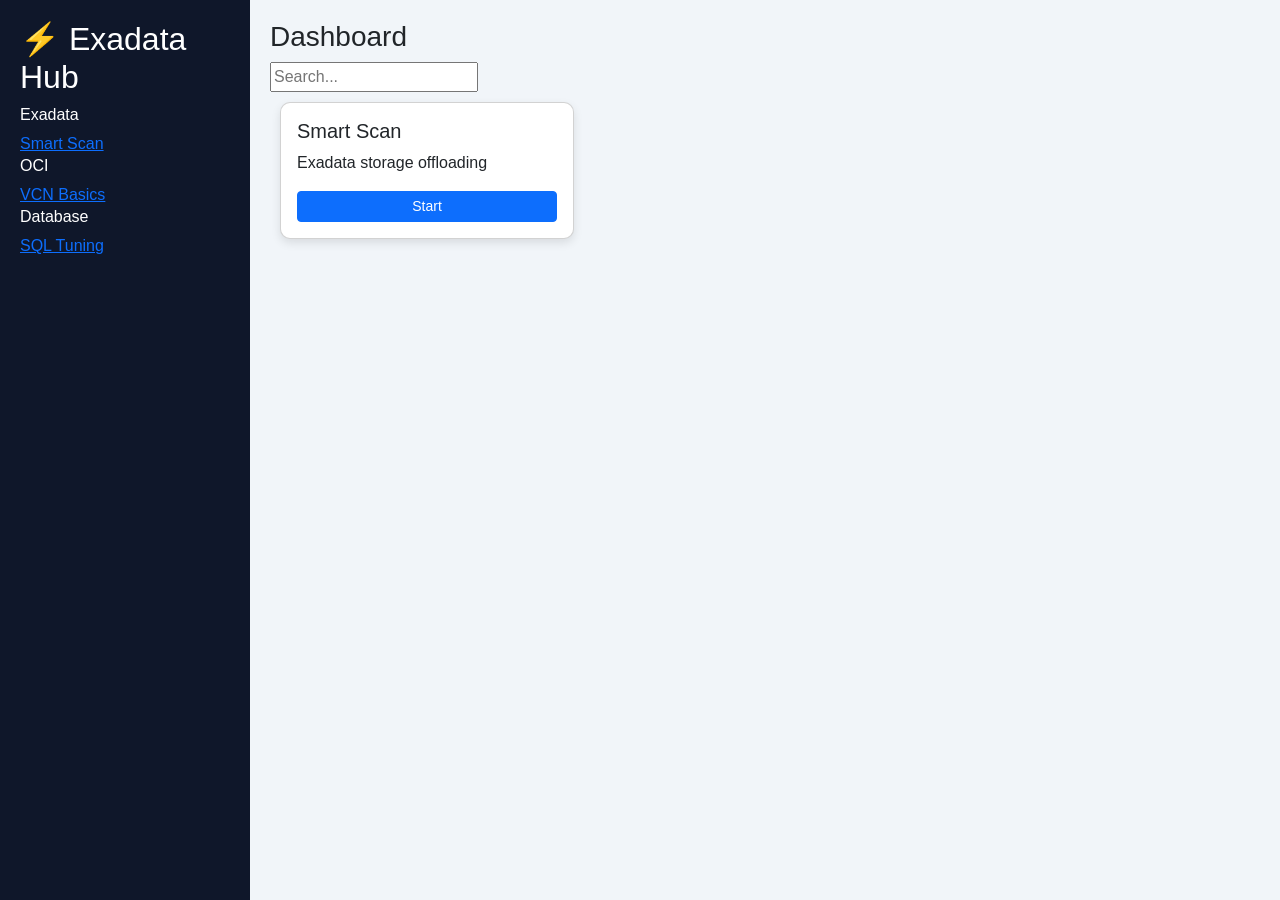
==== index.html @ 6e712dcf "Add files via upload" ====
<!DOCTYPE html>
<html lang="en">
<head>
<meta charset="UTF-8">
<meta name="viewport" content="width=device-width, initial-scale=1.0">
<title>Exadata Lab Hub</title>
<link href="https://cdn.jsdelivr.net/npm/bootstrap@5.3.0/dist/css/bootstrap.min.css" rel="stylesheet">
<link href="https://cdnjs.cloudflare.com/ajax/libs/font-awesome/6.5.0/css/all.min.css" rel="stylesheet">
<link rel="stylesheet" href="css/style.css">
</head>
<body>

<div class="sidebar">
  <h2>⚡ Exadata Hub</h2>

  <div class="nav-section">
    <h6>Exadata</h6>
    <a href="labs/exadata/smart-scan.html">Smart Scan</a>
  </div>

  <div class="nav-section">
    <h6>OCI</h6>
    <a href="labs/oci/vcn.html">VCN Basics</a>
  </div>

  <div class="nav-section">
    <h6>Database</h6>
    <a href="labs/db/sql-tuning.html">SQL Tuning</a>
  </div>
</div>

<div class="content">
  <div class="topbar">
    <h3>Dashboard</h3>
    <input type="text" id="search" placeholder="Search..." onkeyup="searchLabs()">
  </div>

  <div class="row" id="labContainer">
    <div class="col-md-4 card-item">
      <div class="card p-3">
        <h5>Smart Scan</h5>
        <p>Exadata storage offloading</p>
        <a href="labs/exadata/smart-scan.html" class="btn btn-primary btn-sm">Start</a>
      </div>
    </div>
  </div>
</div>

<script src="js/script.js"></script>
</body>
</html>
---- css/style.css ----
body { display:flex; font-family: Arial; }
.sidebar { width:250px; background:#0f172a; color:white; padding:20px; height:100vh;}
.content { flex:1; padding:20px; background:#f1f5f9;}
.card { margin:10px; border-radius:10px; box-shadow:0 4px 10px rgba(0,0,0,0.1);}
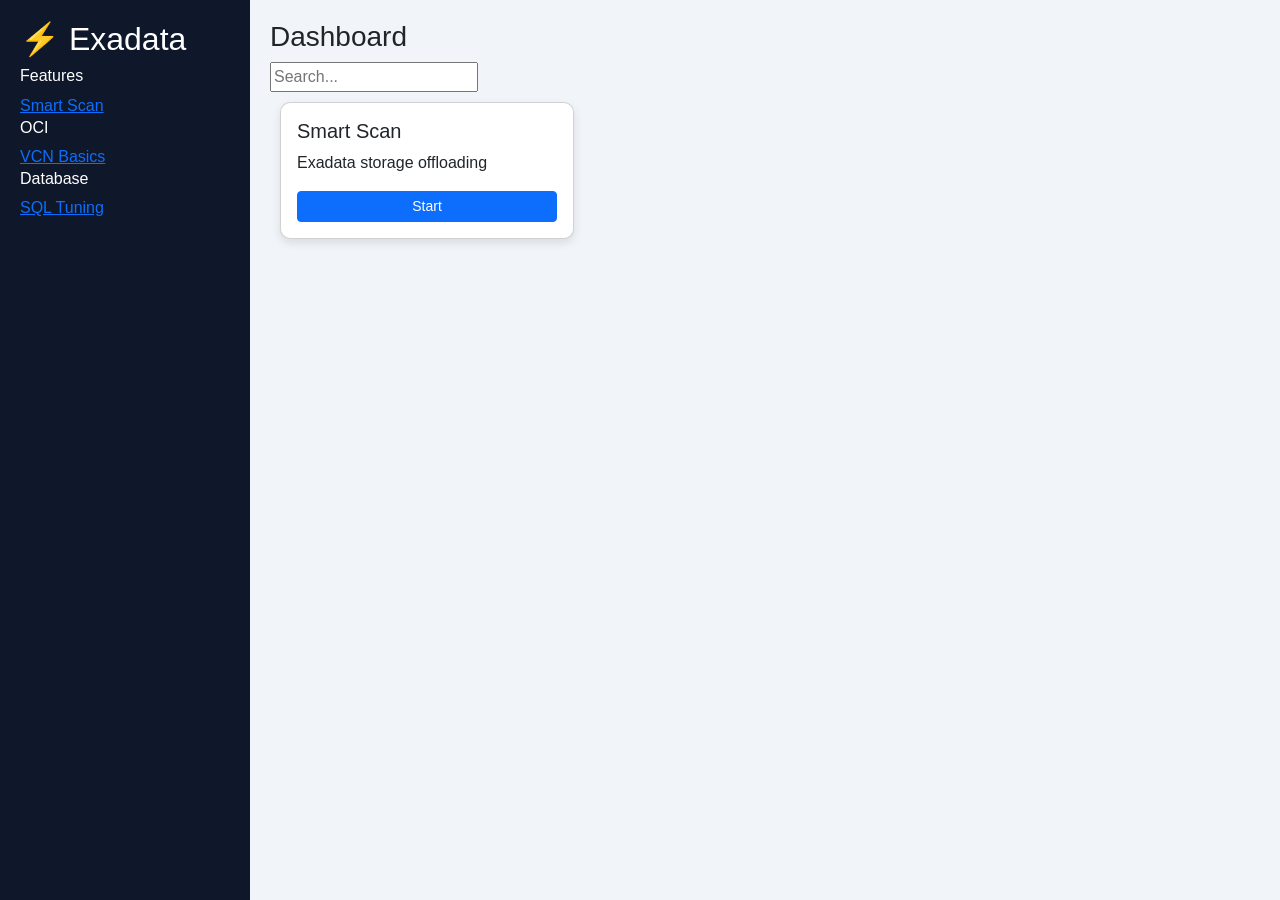
==== commit 6678b4c4: "Update index.html" ====
--- a/index.html
+++ b/index.html
@@ -3,7 +3,7 @@
 <head>
 <meta charset="UTF-8">
 <meta name="viewport" content="width=device-width, initial-scale=1.0">
-<title>Exadata Lab Hub</title>
+<title>Exadata Hub</title>
 <link href="https://cdn.jsdelivr.net/npm/bootstrap@5.3.0/dist/css/bootstrap.min.css" rel="stylesheet">
 <link href="https://cdnjs.cloudflare.com/ajax/libs/font-awesome/6.5.0/css/all.min.css" rel="stylesheet">
 <link rel="stylesheet" href="css/style.css">
@@ -11,10 +11,10 @@
 <body>
 
 <div class="sidebar">
-  <h2>⚡ Exadata Hub</h2>
+  <h2>⚡ Exadata </h2>
 
   <div class="nav-section">
-    <h6>Exadata</h6>
+    <h6>Features</h6>
     <a href="labs/exadata/smart-scan.html">Smart Scan</a>
   </div>
 
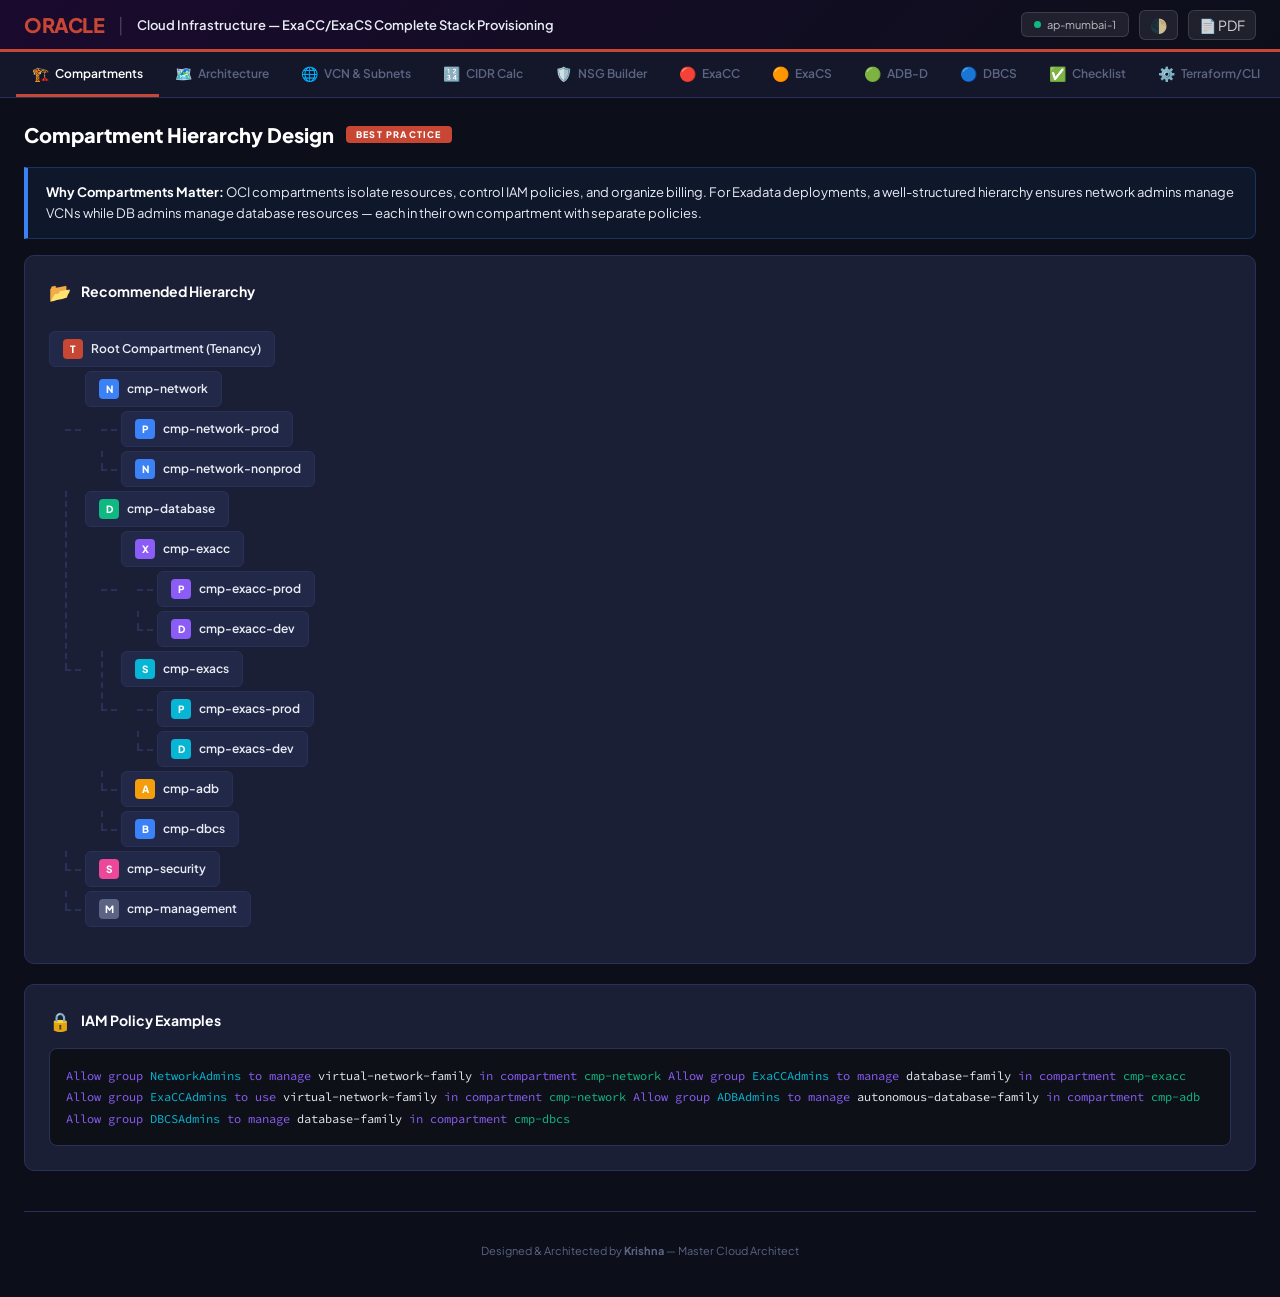
==== commit c6de2cd7: "Update index.html" ====
--- a/index.html
+++ b/index.html
@@ -1,51 +1,1451 @@
+
 <!DOCTYPE html>
-<html lang="en">
+<html lang="en" data-theme="dark">
 <head>
 <meta charset="UTF-8">
 <meta name="viewport" content="width=device-width, initial-scale=1.0">
-<title>Exadata Hub</title>
-<link href="https://cdn.jsdelivr.net/npm/bootstrap@5.3.0/dist/css/bootstrap.min.css" rel="stylesheet">
-<link href="https://cdnjs.cloudflare.com/ajax/libs/font-awesome/6.5.0/css/all.min.css" rel="stylesheet">
-<link rel="stylesheet" href="css/style.css">
+<title>OCI Provisioning Lab Architecture v2 — Designed by Krishna</title>
+<link href="https://fonts.googleapis.com/css2?family=Source+Code+Pro:wght@400;500;600;700&family=Plus+Jakarta+Sans:wght@400;500;600;700;800&family=DM+Sans:wght@400;500;600;700&display=swap" rel="stylesheet">
+<style>
+/* ═══════════════════════════════════════════════════════════
+   THEME SYSTEM — Dark (default) + Light
+   ═══════════════════════════════════════════════════════════ */
+:root, [data-theme="dark"] {
+  --bg-primary: #0c0f1a;
+  --bg-secondary: #131729;
+  --bg-card: #1a1f36;
+  --bg-card-hover: #1f2544;
+  --bg-elevated: #222847;
+  --border: #2a3158;
+  --border-hover: #3d4575;
+  --text-primary: #e8ecf4;
+  --text-secondary: #9ba3bf;
+  --text-muted: #5c6484;
+  --text-white: #ffffff;
+  --oracle-red: #c74634;
+  --oracle-red-hover: #e05a48;
+  --accent-blue: #3b82f6;
+  --accent-green: #10b981;
+  --accent-cyan: #06b6d4;
+  --accent-purple: #8b5cf6;
+  --accent-orange: #f59e0b;
+  --accent-pink: #ec4899;
+  --success: #10b981;
+  --warning: #f59e0b;
+  --danger: #ef4444;
+  --info-bg: rgba(59,130,246,0.08);
+  --info-border: rgba(59,130,246,0.25);
+  --warn-bg: rgba(245,158,11,0.08);
+  --warn-border: rgba(245,158,11,0.25);
+  --danger-bg: rgba(199,70,52,0.08);
+  --danger-border: rgba(199,70,52,0.25);
+  --grid-dot: rgba(255,255,255,0.03);
+  --shadow: 0 4px 24px rgba(0,0,0,0.4);
+  --code-bg: #0d1117;
+  --topnav-bg: linear-gradient(135deg, #1a0a2e 0%, #0c0f1a 100%);
+}
+[data-theme="light"] {
+  --bg-primary: #f4f6fb;
+  --bg-secondary: #ffffff;
+  --bg-card: #ffffff;
+  --bg-card-hover: #f8f9fc;
+  --bg-elevated: #f0f2f8;
+  --border: #d4d9e8;
+  --border-hover: #b0b8d0;
+  --text-primary: #1a1f36;
+  --text-secondary: #5c6484;
+  --text-muted: #9ba3bf;
+  --text-white: #1a1f36;
+  --info-bg: rgba(59,130,246,0.06);
+  --info-border: rgba(59,130,246,0.2);
+  --warn-bg: rgba(245,158,11,0.06);
+  --warn-border: rgba(245,158,11,0.2);
+  --danger-bg: rgba(199,70,52,0.06);
+  --danger-border: rgba(199,70,52,0.2);
+  --grid-dot: rgba(0,0,0,0.04);
+  --shadow: 0 4px 24px rgba(0,0,0,0.08);
+  --code-bg: #f0f2f8;
+  --topnav-bg: linear-gradient(135deg, #312e81 0%, #1e1b4b 100%);
+}
+
+* { margin:0; padding:0; box-sizing:border-box; }
+body {
+  background: var(--bg-primary);
+  color: var(--text-primary);
+  font-family: 'Plus Jakarta Sans', 'DM Sans', sans-serif;
+  min-height: 100vh;
+  transition: background 0.3s, color 0.3s;
+}
+
+/* ═══ TOP NAV ═══ */
+.topnav {
+  background: var(--topnav-bg);
+  border-bottom: 3px solid var(--oracle-red);
+  padding: 0 24px;
+  height: 52px;
+  display: flex;
+  align-items: center;
+  justify-content: space-between;
+  position: sticky;
+  top: 0;
+  z-index: 200;
+}
+.topnav .brand { display:flex; align-items:center; gap:14px; }
+.topnav .oracle-logo { color:var(--oracle-red); font-size:20px; font-weight:800; letter-spacing:-0.5px; }
+.topnav .sep { color:rgba(255,255,255,0.2); font-size:18px; }
+.topnav .app-name { color:#e8ecf4; font-size:13px; font-weight:600; }
+.topnav .controls { display:flex; align-items:center; gap:10px; }
+.topnav .region { background:rgba(255,255,255,0.08); border:1px solid rgba(255,255,255,0.12); padding:5px 12px; border-radius:6px; font-size:11px; color:rgba(255,255,255,0.7); display:flex; align-items:center; gap:6px; }
+.topnav .region .dot { width:7px;height:7px;background:var(--accent-green);border-radius:50%;animation:pulse 2s infinite; }
+@keyframes pulse { 0%,100%{opacity:1;}50%{opacity:0.3;} }
+.theme-toggle, .pdf-btn {
+  background: rgba(255,255,255,0.08);
+  border: 1px solid rgba(255,255,255,0.12);
+  color: rgba(255,255,255,0.8);
+  padding: 5px 10px;
+  border-radius: 6px;
+  cursor: pointer;
+  font-size: 14px;
+  font-family: inherit;
+  transition: all 0.2s;
+}
+.theme-toggle:hover, .pdf-btn:hover { background:rgba(255,255,255,0.15); }
+
+/* ═══ TAB SYSTEM ═══ */
+.tab-container {
+  background: var(--bg-secondary);
+  border-bottom: 1px solid var(--border);
+  position: sticky;
+  top: 52px;
+  z-index: 150;
+}
+.tab-scroll { display:flex; overflow-x:auto; padding:0 16px; scrollbar-width:none; }
+.tab-scroll::-webkit-scrollbar { display:none; }
+.tab-btn {
+  padding: 12px 16px;
+  font-size: 12px;
+  font-weight: 600;
+  font-family: inherit;
+  color: var(--text-muted);
+  background: none;
+  border: none;
+  cursor: pointer;
+  border-bottom: 3px solid transparent;
+  transition: all 0.2s;
+  white-space: nowrap;
+  display: flex;
+  align-items: center;
+  gap: 6px;
+}
+.tab-btn:hover { color:var(--text-primary); }
+.tab-btn.active { color:var(--text-white); border-bottom-color:var(--oracle-red); }
+.tab-btn .ico { font-size:14px; }
+
+/* ═══ MAIN ═══ */
+.main { max-width:1440px; margin:0 auto; padding:24px; }
+.panel { display:none; animation:fadeUp 0.3s ease; }
+.panel.active { display:block; }
+@keyframes fadeUp { from{opacity:0;transform:translateY(10px);}to{opacity:1;transform:translateY(0);} }
+
+/* ═══ SECTION HEADERS ═══ */
+.sec-hdr { display:flex; align-items:center; gap:12px; margin-bottom:20px; }
+.sec-hdr h2 { font-size:20px; font-weight:800; color:var(--text-white); }
+.badge { background:var(--oracle-red); color:white; font-size:9px; font-weight:800; padding:3px 10px; border-radius:4px; text-transform:uppercase; letter-spacing:1.2px; }
+.badge-blue { background:var(--accent-blue); }
+.badge-green { background:var(--accent-green); }
+.badge-purple { background:var(--accent-purple); }
+
+/* ═══ CARDS ═══ */
+.card {
+  background: var(--bg-card);
+  border: 1px solid var(--border);
+  border-radius: 10px;
+  padding: 24px;
+  margin-bottom: 20px;
+  transition: all 0.2s;
+}
+.card:hover { border-color:var(--border-hover); }
+.card-title { font-size:14px; font-weight:700; color:var(--text-white); margin-bottom:16px; display:flex; align-items:center; gap:10px; }
+.card-title .ico { font-size:18px; }
+
+/* ═══ INFO BOXES ═══ */
+.info { background:var(--info-bg); border:1px solid var(--info-border); border-left:4px solid var(--accent-blue); border-radius:0 8px 8px 0; padding:14px 18px; margin:16px 0; font-size:13px; line-height:1.6; }
+.info.warn { background:var(--warn-bg); border-color:var(--warn-border); border-left-color:var(--accent-orange); }
+.info.danger { background:var(--danger-bg); border-color:var(--danger-border); border-left-color:var(--oracle-red); }
+.info strong { color:var(--text-white); }
+
+/* ═══ COMPARTMENT TREE ═══ */
+.tree { padding:8px 0; }
+.tree-node { position:relative; padding-left:28px; margin:4px 0; }
+.tree-node::before { content:''; position:absolute; left:8px; top:0; bottom:50%; width:1px; border-left:2px dashed var(--border); }
+.tree-node::after { content:''; position:absolute; left:8px; top:50%; width:16px; border-top:2px dashed var(--border); }
+.tree-node:first-child::before { top:50%; }
+.tree-root { padding-left:0; }
+.tree-root::before,.tree-root::after { display:none; }
+.tree-label { display:inline-flex; align-items:center; gap:8px; background:var(--bg-elevated); border:1px solid var(--border); border-radius:6px; padding:7px 13px; font-size:12px; font-weight:600; cursor:default; transition:all 0.2s; }
+.tree-label:hover { border-color:var(--accent-blue); background:rgba(59,130,246,0.06); }
+.comp-icon { width:20px;height:20px;border-radius:4px;display:flex;align-items:center;justify-content:center;font-size:10px;font-weight:800;color:white;flex-shrink:0; }
+.tree-children { padding-left:8px; }
+
+/* ═══ FLOW STEPS ═══ */
+.flow { display:flex; flex-direction:column; gap:2px; margin-top:16px; }
+.fstep { display:flex; align-items:flex-start; gap:14px; }
+.fstep-line { display:flex; flex-direction:column; align-items:center; width:36px; flex-shrink:0; }
+.fstep-num { width:32px;height:32px;border-radius:50%;display:flex;align-items:center;justify-content:center;font-size:13px;font-weight:800;flex-shrink:0;z-index:2;color:white; }
+.fstep-conn { width:2px;height:20px;background:var(--border);flex-shrink:0; }
+.fstep:last-child .fstep-conn { display:none; }
+.fstep-body { background:var(--bg-elevated); border:1px solid var(--border); border-radius:8px; padding:14px 18px; flex:1; margin-bottom:4px; transition:all 0.2s; }
+.fstep-body:hover { border-color:rgba(199,70,52,0.4); transform:translateX(3px); }
+.fstep-body h4 { font-size:13px; font-weight:700; color:var(--text-white); margin-bottom:5px; }
+.fstep-body p { font-size:12px; color:var(--text-secondary); line-height:1.6; }
+.console-path { font-family:'Source Code Pro',monospace; font-size:10px; color:var(--accent-cyan); background:rgba(6,182,212,0.06); padding:4px 10px; border-radius:4px; margin-top:8px; display:inline-block; }
+.fstep-time { font-size:10px; color:var(--accent-orange); font-weight:700; margin-top:6px; display:flex; align-items:center; gap:4px; }
+
+/* ═══ TABLES ═══ */
+.tbl { width:100%; border-collapse:separate; border-spacing:0; font-size:12px; margin-top:12px; }
+.tbl thead th { background:var(--bg-elevated); color:var(--text-secondary); font-size:10px; font-weight:700; text-transform:uppercase; letter-spacing:0.8px; padding:10px 12px; text-align:left; border-bottom:2px solid var(--border); }
+.tbl thead th:first-child { border-radius:8px 0 0 0; }
+.tbl thead th:last-child { border-radius:0 8px 0 0; }
+.tbl tbody td { padding:10px 12px; border-bottom:1px solid rgba(42,49,88,0.4); }
+.tbl tbody tr:hover { background:rgba(59,130,246,0.04); }
+.mono { font-family:'Source Code Pro',monospace; }
+.cidr-val { font-family:'Source Code Pro',monospace; font-weight:600; color:var(--accent-cyan); }
+.type-badge { display:inline-block; padding:2px 8px; border-radius:4px; font-size:10px; font-weight:700; }
+.type-priv { background:rgba(16,185,129,0.12); color:var(--accent-green); }
+.type-pub { background:rgba(245,158,11,0.12); color:var(--accent-orange); }
+
+/* ═══ CIDR CALCULATOR ═══ */
+.input-row { display:flex; gap:12px; align-items:flex-end; flex-wrap:wrap; margin-bottom:20px; }
+.field { display:flex; flex-direction:column; gap:5px; }
+.field label { font-size:10px; font-weight:700; color:var(--text-secondary); text-transform:uppercase; letter-spacing:0.8px; }
+.field input, .field select {
+  background:var(--bg-elevated); border:1px solid var(--border); color:var(--text-primary);
+  padding:9px 13px; border-radius:6px; font-family:'Source Code Pro',monospace; font-size:13px;
+  outline:none; transition:border-color 0.2s; min-width:180px;
+}
+.field input:focus,.field select:focus { border-color:var(--oracle-red); box-shadow:0 0 0 3px rgba(199,70,52,0.12); }
+.btn { padding:9px 20px; border-radius:6px; font-family:inherit; font-size:12px; font-weight:700; cursor:pointer; border:none; transition:all 0.2s; }
+.btn-red { background:var(--oracle-red); color:white; }
+.btn-red:hover { background:var(--oracle-red-hover); transform:translateY(-1px); }
+.btn-sm { padding:5px 12px; font-size:11px; border-radius:4px; }
+
+/* ═══ INTERACTIVE ARCHITECTURE DIAGRAM ═══ */
+.arch-canvas {
+  background: linear-gradient(135deg, var(--bg-card) 0%, rgba(15,52,96,0.15) 100%);
+  border: 1px solid var(--border);
+  border-radius: 12px;
+  padding: 24px;
+  position: relative;
+  overflow: hidden;
+}
+.arch-canvas::before {
+  content:''; position:absolute; top:0;left:0;right:0;bottom:0;
+  background-image:radial-gradient(circle at 1px 1px, var(--grid-dot) 1px, transparent 0);
+  background-size:20px 20px; pointer-events:none;
+}
+.arch-region { position:relative; z-index:1; }
+.arch-region-label { text-align:center; font-size:11px; font-weight:700; color:var(--text-muted); text-transform:uppercase; letter-spacing:2px; margin-bottom:16px; }
+.arch-row { display:flex; gap:12px; justify-content:center; flex-wrap:wrap; margin-bottom:12px; }
+.arch-box {
+  border:2px solid; border-radius:8px; padding:14px 18px; min-width:170px; text-align:center;
+  cursor:pointer; transition:all 0.25s; position:relative;
+}
+.arch-box:hover { transform:translateY(-3px); box-shadow:0 8px 20px rgba(0,0,0,0.3); }
+.arch-box.selected { box-shadow:0 0 0 3px rgba(199,70,52,0.4); transform:translateY(-3px); }
+.arch-box .a-title { font-size:11px; font-weight:700; text-transform:uppercase; letter-spacing:0.8px; margin-bottom:4px; }
+.arch-box .a-detail { font-family:'Source Code Pro',monospace; font-size:11px; opacity:0.7; }
+.arch-box .a-sub { font-size:10px; color:var(--text-muted); margin-top:4px; }
+.a-vcn { border-color:var(--accent-blue); background:rgba(59,130,246,0.04); }
+.a-vcn .a-title { color:var(--accent-blue); }
+.a-client { border-color:var(--accent-green); background:rgba(16,185,129,0.04); }
+.a-client .a-title { color:var(--accent-green); }
+.a-backup { border-color:var(--accent-orange); background:rgba(245,158,11,0.04); }
+.a-backup .a-title { color:var(--accent-orange); }
+.a-gw { border-color:var(--accent-cyan); background:rgba(6,182,212,0.04); }
+.a-gw .a-title { color:var(--accent-cyan); }
+.a-exa { border-color:var(--oracle-red); background:rgba(199,70,52,0.04); }
+.a-exa .a-title { color:var(--oracle-red); }
+.a-db { border-color:var(--accent-purple); background:rgba(139,92,246,0.04); }
+.a-db .a-title { color:var(--accent-purple); }
+.arch-arrow { text-align:center; color:var(--text-muted); font-size:18px; margin:6px 0; }
+.arch-detail-panel {
+  background:var(--bg-elevated); border:1px solid var(--border); border-radius:8px;
+  padding:16px 20px; margin-top:16px; display:none; animation:fadeUp 0.2s ease;
+}
+.arch-detail-panel.show { display:block; }
+.arch-detail-panel h4 { font-size:14px; font-weight:700; color:var(--text-white); margin-bottom:10px; }
+.detail-grid { display:grid; grid-template-columns:repeat(auto-fill,minmax(200px,1fr)); gap:8px; }
+.detail-item { display:flex; justify-content:space-between; padding:6px 0; border-bottom:1px solid rgba(42,49,88,0.3); font-size:12px; }
+.detail-item .dk { color:var(--text-secondary); }
+.detail-item .dv { color:var(--text-primary); font-weight:600; font-family:'Source Code Pro',monospace; font-size:11px; }
+
+/* ═══ CHECKLIST ═══ */
+.checklist { margin-top:12px; }
+.check-item {
+  display:flex; align-items:flex-start; gap:12px; padding:12px 16px;
+  background:var(--bg-elevated); border:1px solid var(--border); border-radius:8px;
+  margin-bottom:6px; transition:all 0.2s; cursor:pointer;
+}
+.check-item:hover { border-color:var(--border-hover); }
+.check-item.done { opacity:0.6; }
+.check-item.done .check-text { text-decoration:line-through; }
+.check-box {
+  width:22px; height:22px; border:2px solid var(--border); border-radius:5px;
+  display:flex; align-items:center; justify-content:center; flex-shrink:0;
+  transition:all 0.2s; margin-top:1px;
+}
+.check-item.done .check-box { background:var(--accent-green); border-color:var(--accent-green); }
+.check-item.done .check-box::after { content:'✓'; color:white; font-size:13px; font-weight:800; }
+.check-text h4 { font-size:13px; font-weight:600; color:var(--text-white); }
+.check-text p { font-size:11px; color:var(--text-secondary); margin-top:3px; }
+.progress-bar { background:var(--bg-elevated); border-radius:8px; height:8px; margin:12px 0; overflow:hidden; }
+.progress-fill { height:100%; background:linear-gradient(90deg,var(--accent-green),var(--accent-cyan)); border-radius:8px; transition:width 0.4s ease; }
+.progress-label { font-size:12px; color:var(--text-secondary); margin-bottom:4px; }
+
+/* ═══ QUIZ ═══ */
+.quiz-q { background:var(--bg-card); border:1px solid var(--border); border-radius:10px; padding:20px; margin-bottom:16px; }
+.quiz-q h4 { font-size:14px; font-weight:700; color:var(--text-white); margin-bottom:14px; display:flex; gap:8px; }
+.quiz-q .q-num { color:var(--oracle-red); font-weight:800; }
+.quiz-opts { display:flex; flex-direction:column; gap:6px; }
+.quiz-opt {
+  display:flex; align-items:center; gap:10px; padding:10px 14px;
+  background:var(--bg-elevated); border:1px solid var(--border); border-radius:6px;
+  cursor:pointer; transition:all 0.2s; font-size:13px;
+}
+.quiz-opt:hover { border-color:var(--accent-blue); }
+.quiz-opt.correct { background:rgba(16,185,129,0.1); border-color:var(--accent-green); }
+.quiz-opt.wrong { background:rgba(239,68,68,0.1); border-color:var(--danger); }
+.quiz-opt .opt-marker { width:22px;height:22px;border-radius:50%;border:2px solid var(--border);display:flex;align-items:center;justify-content:center;font-size:11px;font-weight:700;flex-shrink:0; }
+.quiz-opt.correct .opt-marker { background:var(--accent-green);border-color:var(--accent-green);color:white; }
+.quiz-opt.wrong .opt-marker { background:var(--danger);border-color:var(--danger);color:white; }
+.quiz-explanation { margin-top:10px; padding:10px 14px; background:var(--info-bg); border:1px solid var(--info-border); border-radius:6px; font-size:12px; color:var(--text-secondary); display:none; }
+.quiz-score { text-align:center; padding:20px; }
+.quiz-score .score-num { font-size:48px; font-weight:800; color:var(--oracle-red); }
+.quiz-score .score-label { font-size:14px; color:var(--text-secondary); }
+
+/* ═══ NSG BUILDER ═══ */
+.nsg-svc-btns { display:flex; gap:8px; flex-wrap:wrap; margin-bottom:16px; }
+.nsg-svc-btn {
+  padding:8px 16px; border-radius:6px; border:1px solid var(--border);
+  background:var(--bg-elevated); color:var(--text-secondary); font-size:12px; font-weight:600;
+  cursor:pointer; transition:all 0.2s; font-family:inherit;
+}
+.nsg-svc-btn:hover { border-color:var(--oracle-red); }
+.nsg-svc-btn.active { background:var(--oracle-red); color:white; border-color:var(--oracle-red); }
+.copy-btn {
+  background:var(--bg-elevated); border:1px solid var(--border); color:var(--accent-cyan);
+  padding:6px 14px; border-radius:5px; cursor:pointer; font-size:11px; font-weight:600;
+  font-family:inherit; transition:all 0.2s;
+}
+.copy-btn:hover { background:var(--accent-cyan); color:white; }
+
+/* ═══ CODE BLOCKS ═══ */
+.code-block {
+  background:var(--code-bg); border:1px solid var(--border); border-radius:8px;
+  padding:16px; font-family:'Source Code Pro',monospace; font-size:12px;
+  line-height:1.8; overflow-x:auto; position:relative; color:var(--text-primary);
+  margin-top:12px;
+}
+.code-block .copy-float {
+  position:absolute; top:8px; right:8px;
+}
+.code-block .kw { color:var(--accent-purple); }
+.code-block .str { color:var(--accent-green); }
+.code-block .cm { color:var(--text-muted); }
+.code-block .var { color:var(--accent-cyan); }
+
+/* ═══ SPEC GRID ═══ */
+.spec-grid { display:grid; grid-template-columns:repeat(auto-fit,minmax(280px,1fr)); gap:14px; margin-top:16px; }
+.spec-card {
+  background:var(--bg-card); border:1px solid var(--border); border-radius:10px;
+  padding:18px; border-top:3px solid var(--oracle-red); transition:all 0.25s;
+}
+.spec-card:hover { transform:translateY(-3px); box-shadow:var(--shadow); }
+.spec-card h3 { font-size:15px; font-weight:800; margin-bottom:12px; display:flex; align-items:center; gap:8px; }
+.spec-row { display:flex; justify-content:space-between; padding:7px 0; border-bottom:1px solid rgba(42,49,88,0.25); font-size:12px; }
+.spec-row:last-child { border-bottom:none; }
+.spec-key { color:var(--text-secondary); }
+.spec-val { color:var(--text-primary); font-weight:600; font-family:'Source Code Pro',monospace; font-size:11px; text-align:right; max-width:55%; }
+
+/* ═══ COMPARISON TABLE ═══ */
+.cmp-table { width:100%; border-collapse:separate; border-spacing:0; font-size:12px; }
+.cmp-table thead th { background:var(--bg-elevated); padding:10px 14px; text-align:left; font-size:10px; text-transform:uppercase; letter-spacing:0.8px; color:var(--text-secondary); border-bottom:2px solid var(--border); }
+.cmp-table tbody td { padding:10px 14px; border-bottom:1px solid rgba(42,49,88,0.3); vertical-align:top; }
+.cmp-table tbody tr:hover { background:rgba(59,130,246,0.03); }
+.cmp-table .feature { font-weight:600; color:var(--text-white); min-width:140px; }
+.check-yes { color:var(--accent-green); font-weight:700; }
+.check-no { color:var(--danger); font-weight:700; }
+
+/* ═══ TROUBLESHOOT ═══ */
+.trouble-item {
+  background:var(--bg-card); border:1px solid var(--border); border-radius:10px;
+  margin-bottom:12px; overflow:hidden; transition:all 0.2s;
+}
+.trouble-header {
+  padding:14px 18px; cursor:pointer; display:flex; align-items:center;
+  justify-content:space-between; font-size:13px; font-weight:600;
+}
+.trouble-header:hover { background:var(--bg-card-hover); }
+.trouble-header .error-msg { color:var(--danger); font-family:'Source Code Pro',monospace; font-size:12px; }
+.trouble-body { padding:0 18px 16px; display:none; }
+.trouble-item.open .trouble-body { display:block; }
+.trouble-item.open .trouble-chevron { transform:rotate(180deg); }
+.trouble-chevron { transition:transform 0.2s; color:var(--text-muted); }
+.fix-step { display:flex; gap:8px; margin-top:8px; font-size:12px; color:var(--text-secondary); line-height:1.6; }
+.fix-step .fix-num { background:var(--accent-green); color:white; width:20px;height:20px;border-radius:50%;display:flex;align-items:center;justify-content:center;font-size:10px;font-weight:800;flex-shrink:0; }
+
+/* ═══ DATA GUARD DIAGRAM ═══ */
+.dg-topology { display:flex; gap:24px; align-items:center; justify-content:center; flex-wrap:wrap; margin-top:16px; }
+.dg-box { background:var(--bg-elevated); border:2px solid var(--border); border-radius:10px; padding:20px; min-width:240px; text-align:center; }
+.dg-box h4 { font-size:14px; font-weight:700; color:var(--text-white); margin-bottom:8px; }
+.dg-box .dg-role { font-size:11px; font-weight:700; padding:3px 10px; border-radius:4px; display:inline-block; margin-bottom:8px; }
+.dg-primary .dg-role { background:rgba(16,185,129,0.15); color:var(--accent-green); }
+.dg-standby .dg-role { background:rgba(245,158,11,0.15); color:var(--accent-orange); }
+.dg-arrow { font-size:28px; color:var(--accent-cyan); display:flex; flex-direction:column; align-items:center; gap:2px; }
+.dg-arrow .dg-label { font-size:10px; font-weight:600; color:var(--text-muted); }
+
+/* ═══ RESPONSIVE ═══ */
+@media(max-width:768px) {
+  .main { padding:16px; }
+  .input-row { flex-direction:column; }
+  .field input,.field select { min-width:100%; }
+  .spec-grid { grid-template-columns:1fr; }
+  .arch-row { flex-direction:column; align-items:center; }
+  .dg-topology { flex-direction:column; }
+  .dg-arrow { transform:rotate(90deg); }
+}
+
+/* ═══ PRINT ═══ */
+@media print {
+  .topnav,.tab-container { display:none; }
+  .panel { display:block!important; page-break-before:always; }
+  .panel:first-child { page-break-before:auto; }
+  body { background:white; color:#1a1a2e; }
+}
+
+.footer { text-align:center; padding:32px 0 16px; font-size:11px; color:var(--text-muted); border-top:1px solid var(--border); margin-top:40px; }
+.footer a { color:var(--oracle-red); text-decoration:none; }
+</style>
 </head>
 <body>
 
-<div class="sidebar">
-  <h2>⚡ Exadata </h2>
-
-  <div class="nav-section">
-    <h6>Features</h6>
-    <a href="labs/exadata/smart-scan.html">Smart Scan</a>
-  </div>
-
-  <div class="nav-section">
-    <h6>OCI</h6>
-    <a href="labs/oci/vcn.html">VCN Basics</a>
-  </div>
-
-  <div class="nav-section">
-    <h6>Database</h6>
-    <a href="labs/db/sql-tuning.html">SQL Tuning</a>
-  </div>
-</div>
-
-<div class="content">
-  <div class="topbar">
-    <h3>Dashboard</h3>
-    <input type="text" id="search" placeholder="Search..." onkeyup="searchLabs()">
-  </div>
-
-  <div class="row" id="labContainer">
-    <div class="col-md-4 card-item">
-      <div class="card p-3">
-        <h5>Smart Scan</h5>
-        <p>Exadata storage offloading</p>
-        <a href="labs/exadata/smart-scan.html" class="btn btn-primary btn-sm">Start</a>
+<!-- ═══════════════ TOP NAV ═══════════════ -->
+<nav class="topnav">
+  <div class="brand">
+    <span class="oracle-logo">ORACLE</span>
+    <span class="sep">|</span>
+    <span class="app-name">Cloud Infrastructure — ExaCC/ExaCS Complete Stack Provisioning</span>
+  </div>
+  <div class="controls">
+    <div class="region"><span class="dot"></span>ap-mumbai-1</div>
+    <button class="theme-toggle" onclick="toggleTheme()" title="Toggle Light/Dark">🌓</button>
+    <button class="pdf-btn" onclick="window.print()" title="Print / Save PDF">📄 PDF</button>
+  </div>
+</nav>
+
+<!-- ═══════════════ TABS ═══════════════ -->
+<div class="tab-container">
+<div class="tab-scroll" id="tabScroll">
+  <button class="tab-btn active" data-tab="compartment"><span class="ico">🏗️</span>Compartments</button>
+  <button class="tab-btn" data-tab="arch"><span class="ico">🗺️</span>Architecture</button>
+  <button class="tab-btn" data-tab="vcn"><span class="ico">🌐</span>VCN & Subnets</button>
+  <button class="tab-btn" data-tab="cidr"><span class="ico">🔢</span>CIDR Calc</button>
+  <button class="tab-btn" data-tab="nsg"><span class="ico">🛡️</span>NSG Builder</button>
+  <button class="tab-btn" data-tab="exacc"><span class="ico">🔴</span>ExaCC</button>
+  <button class="tab-btn" data-tab="exacs"><span class="ico">🟠</span>ExaCS</button>
+  <button class="tab-btn" data-tab="adb"><span class="ico">🟢</span>ADB-D</button>
+  <button class="tab-btn" data-tab="dbcs"><span class="ico">🔵</span>DBCS</button>
+  <button class="tab-btn" data-tab="checklist"><span class="ico">✅</span>Checklist</button>
+  <button class="tab-btn" data-tab="terraform"><span class="ico">⚙️</span>Terraform/CLI</button>
+  <button class="tab-btn" data-tab="dg"><span class="ico">🔄</span>Data Guard</button>
+  <button class="tab-btn" data-tab="onprem"><span class="ico">🏢</span>On-Prem vs Cloud</button>
+  <button class="tab-btn" data-tab="trouble"><span class="ico">🔧</span>Troubleshoot</button>
+  <button class="tab-btn" data-tab="quiz"><span class="ico">🧠</span>Quiz</button>
+  <button class="tab-btn" data-tab="compare"><span class="ico">📊</span>Compare</button>
+</div>
+</div>
+
+<div class="main">
+
+<!-- ╔══════════════════════════════════════════╗
+     ║  TAB: COMPARTMENT DESIGN                ║
+     ╚══════════════════════════════════════════╝ -->
+<div id="p-compartment" class="panel active">
+  <div class="sec-hdr"><h2>Compartment Hierarchy Design</h2><span class="badge">Best Practice</span></div>
+  <div class="info"><strong>Why Compartments Matter:</strong> OCI compartments isolate resources, control IAM policies, and organize billing. For Exadata deployments, a well-structured hierarchy ensures network admins manage VCNs while DB admins manage database resources — each in their own compartment with separate policies.</div>
+  <div class="card">
+    <div class="card-title"><span class="ico">📂</span>Recommended Hierarchy</div>
+    <div class="tree">
+      <div class="tree-node tree-root">
+        <div class="tree-label"><div class="comp-icon" style="background:var(--oracle-red)">T</div>Root Compartment (Tenancy)</div>
+        <div class="tree-children">
+          <div class="tree-node"><div class="tree-label"><div class="comp-icon" style="background:var(--accent-blue)">N</div>cmp-network</div>
+            <div class="tree-children">
+              <div class="tree-node"><div class="tree-label"><div class="comp-icon" style="background:var(--accent-blue)">P</div>cmp-network-prod</div></div>
+              <div class="tree-node"><div class="tree-label"><div class="comp-icon" style="background:var(--accent-blue)">N</div>cmp-network-nonprod</div></div>
+            </div>
+          </div>
+          <div class="tree-node"><div class="tree-label"><div class="comp-icon" style="background:var(--accent-green)">D</div>cmp-database</div>
+            <div class="tree-children">
+              <div class="tree-node"><div class="tree-label"><div class="comp-icon" style="background:var(--accent-purple)">X</div>cmp-exacc</div>
+                <div class="tree-children">
+                  <div class="tree-node"><div class="tree-label"><div class="comp-icon" style="background:var(--accent-purple)">P</div>cmp-exacc-prod</div></div>
+                  <div class="tree-node"><div class="tree-label"><div class="comp-icon" style="background:var(--accent-purple)">D</div>cmp-exacc-dev</div></div>
+                </div>
+              </div>
+              <div class="tree-node"><div class="tree-label"><div class="comp-icon" style="background:var(--accent-cyan)">S</div>cmp-exacs</div>
+                <div class="tree-children">
+                  <div class="tree-node"><div class="tree-label"><div class="comp-icon" style="background:var(--accent-cyan)">P</div>cmp-exacs-prod</div></div>
+                  <div class="tree-node"><div class="tree-label"><div class="comp-icon" style="background:var(--accent-cyan)">D</div>cmp-exacs-dev</div></div>
+                </div>
+              </div>
+              <div class="tree-node"><div class="tree-label"><div class="comp-icon" style="background:var(--accent-orange)">A</div>cmp-adb</div></div>
+              <div class="tree-node"><div class="tree-label"><div class="comp-icon" style="background:var(--accent-blue)">B</div>cmp-dbcs</div></div>
+            </div>
+          </div>
+          <div class="tree-node"><div class="tree-label"><div class="comp-icon" style="background:var(--accent-pink)">S</div>cmp-security</div></div>
+          <div class="tree-node"><div class="tree-label"><div class="comp-icon" style="background:var(--text-muted)">M</div>cmp-management</div></div>
+        </div>
       </div>
     </div>
   </div>
-</div>
-
-<script src="js/script.js"></script>
+  <div class="card">
+    <div class="card-title"><span class="ico">🔒</span>IAM Policy Examples</div>
+    <div class="code-block">
+<span class="kw">Allow group</span> <span class="var">NetworkAdmins</span> <span class="kw">to manage</span> virtual-network-family <span class="kw">in compartment</span> <span class="str">cmp-network</span>
+<span class="kw">Allow group</span> <span class="var">ExaCCAdmins</span> <span class="kw">to manage</span> database-family <span class="kw">in compartment</span> <span class="str">cmp-exacc</span>
+<span class="kw">Allow group</span> <span class="var">ExaCCAdmins</span> <span class="kw">to use</span> virtual-network-family <span class="kw">in compartment</span> <span class="str">cmp-network</span>
+<span class="kw">Allow group</span> <span class="var">ADBAdmins</span> <span class="kw">to manage</span> autonomous-database-family <span class="kw">in compartment</span> <span class="str">cmp-adb</span>
+<span class="kw">Allow group</span> <span class="var">DBCSAdmins</span> <span class="kw">to manage</span> database-family <span class="kw">in compartment</span> <span class="str">cmp-dbcs</span>
+    </div>
+  </div>
+</div>
+
+<!-- ╔══════════════════════════════════════════╗
+     ║  TAB: INTERACTIVE ARCHITECTURE           ║
+     ╚══════════════════════════════════════════╝ -->
+<div id="p-arch" class="panel">
+  <div class="sec-hdr"><h2>Interactive Architecture Diagram</h2><span class="badge badge-blue">Click Components</span></div>
+  <div class="info">Click any component below to see its detailed configuration — IP addresses, ports, connections, and dependencies.</div>
+  <div class="arch-canvas">
+    <div class="arch-region">
+      <div class="arch-region-label">OCI Region — ap-mumbai-1 (BOM)</div>
+      <div class="arch-row">
+        <div class="arch-box a-vcn" style="min-width:92%;padding:18px;" onclick="showArchDetail('vcn',event)">
+          <div class="a-title">VCN — vcn-exadata-lab</div>
+          <div class="a-detail">10.0.0.0/16 | DNS: exalab</div>
+          <div class="arch-row" style="margin-top:16px;">
+            <div class="arch-box a-client" onclick="event.stopPropagation();showArchDetail('client',event)">
+              <div class="a-title">Client Subnet</div>
+              <div class="a-detail">10.0.1.0/24</div>
+              <div class="a-sub">Private | 254 IPs</div>
+            </div>
+            <div class="arch-box a-backup" onclick="event.stopPropagation();showArchDetail('backup',event)">
+              <div class="a-title">Backup Subnet</div>
+              <div class="a-detail">10.0.2.0/24</div>
+              <div class="a-sub">Private | 254 IPs</div>
+            </div>
+            <div class="arch-box a-gw" onclick="event.stopPropagation();showArchDetail('app',event)">
+              <div class="a-title">App Subnet</div>
+              <div class="a-detail">10.0.3.0/24</div>
+              <div class="a-sub">Private | Bastion</div>
+            </div>
+          </div>
+          <div class="arch-arrow">↕</div>
+          <div class="arch-row">
+            <div class="arch-box a-exa" onclick="event.stopPropagation();showArchDetail('exainfra',event)">
+              <div class="a-title">Exa Infrastructure</div>
+              <div class="a-detail">X9M-2</div>
+              <div class="a-sub">2 DB + 3 Storage</div>
+            </div>
+            <div class="arch-box a-db" onclick="event.stopPropagation();showArchDetail('vmcluster',event)">
+              <div class="a-title">VM Cluster</div>
+              <div class="a-detail">4 OCPU/node</div>
+              <div class="a-sub">GI 19.22</div>
+            </div>
+            <div class="arch-box a-db" onclick="event.stopPropagation();showArchDetail('database',event)">
+              <div class="a-title">Database</div>
+              <div class="a-detail">19c EE-HP</div>
+              <div class="a-sub">CDB + PDB1</div>
+            </div>
+          </div>
+          <div class="arch-arrow">↕</div>
+          <div class="arch-row">
+            <div class="arch-box a-gw" style="min-width:130px;" onclick="event.stopPropagation();showArchDetail('sgw',event)">
+              <div class="a-title">Service GW</div><div class="a-detail">All Services</div>
+            </div>
+            <div class="arch-box a-gw" style="min-width:130px;" onclick="event.stopPropagation();showArchDetail('natgw',event)">
+              <div class="a-title">NAT GW</div><div class="a-detail">Outbound</div>
+            </div>
+            <div class="arch-box a-gw" style="min-width:130px;" onclick="event.stopPropagation();showArchDetail('drg',event)">
+              <div class="a-title">DRG</div><div class="a-detail">FastConnect</div>
+            </div>
+          </div>
+        </div>
+      </div>
+    </div>
+  </div>
+  <div class="arch-detail-panel" id="archDetailPanel">
+    <h4 id="archDetailTitle">Component Details</h4>
+    <div class="detail-grid" id="archDetailGrid"></div>
+  </div>
+</div>
+
+<!-- ╔══════════════════════════════════════════╗
+     ║  TAB: VCN & SUBNET DESIGN               ║
+     ╚══════════════════════════════════════════╝ -->
+<div id="p-vcn" class="panel">
+  <div class="sec-hdr"><h2>VCN & Subnet Architecture</h2><span class="badge">Network</span></div>
+  <div class="card">
+    <div class="card-title"><span class="ico">🛡️</span>Required NSG Rules — Exadata Client Subnet</div>
+    <table class="tbl">
+      <thead><tr><th>Direction</th><th>Protocol</th><th>Port</th><th>Source/Dest</th><th>Purpose</th></tr></thead>
+      <tbody>
+        <tr><td>Ingress</td><td>TCP</td><td>1521</td><td class="mono">10.0.3.0/24</td><td>SQL*Net from App Subnet</td></tr>
+        <tr><td>Ingress</td><td>TCP</td><td>1521</td><td class="mono">10.0.1.0/24</td><td>Inter-node RAC</td></tr>
+        <tr><td>Ingress</td><td>TCP</td><td>6200</td><td class="mono">10.0.1.0/24</td><td>ONS (FAN events)</td></tr>
+        <tr><td>Ingress</td><td>TCP</td><td>22</td><td class="mono">10.0.3.0/24</td><td>SSH from Bastion</td></tr>
+        <tr><td>Egress</td><td>TCP</td><td>443</td><td class="mono">OSN CIDR</td><td>Object Storage / Service GW</td></tr>
+        <tr><td>Ingress</td><td>TCP</td><td>2484</td><td class="mono">10.0.3.0/24</td><td>SQL*Net TLS (TCPS)</td></tr>
+      </tbody>
+    </table>
+  </div>
+  <div class="info warn"><strong>⚠ ExaCC Specific:</strong> ExaCC requires TWO additional VLANs (admin + client) on the Exadata infrastructure. The admin VLAN connects to Oracle-managed control plane. Min /28 for client, /27+ recommended.</div>
+</div>
+
+<!-- ╔══════════════════════════════════════════╗
+     ║  TAB: CIDR CALCULATOR                    ║
+     ╚══════════════════════════════════════════╝ -->
+<div id="p-cidr" class="panel">
+  <div class="sec-hdr"><h2>CIDR Auto-Split Calculator</h2><span class="badge badge-blue">Interactive</span></div>
+  <div class="card">
+    <div class="card-title"><span class="ico">🔢</span>Input VCN CIDR → Auto-generate subnets</div>
+    <div class="input-row">
+      <div class="field"><label>VCN CIDR</label><input type="text" id="vcnCidr" value="10.0.0.0/16"></div>
+      <div class="field"><label>Deployment</label>
+        <select id="deployType">
+          <option value="exacc">ExaCC</option><option value="exacs">ExaCS</option>
+          <option value="adb">ADB-D</option><option value="dbcs">DBCS</option>
+          <option value="all" selected>All Services</option>
+        </select>
+      </div>
+      <div class="field"><label>Subnet Size</label>
+        <select id="subnetSize">
+          <option value="24">/24 (254 hosts)</option><option value="25">/25 (126)</option>
+          <option value="26">/26 (62)</option><option value="27">/27 (30)</option><option value="28">/28 (14)</option>
+        </select>
+      </div>
+      <button class="btn btn-red" onclick="calcCIDR()">⚡ Calculate</button>
+    </div>
+    <div id="cidrOut"></div>
+  </div>
+</div>
+
+<!-- ╔══════════════════════════════════════════╗
+     ║  TAB: NSG BUILDER                        ║
+     ╚══════════════════════════════════════════╝ -->
+<div id="p-nsg" class="panel">
+  <div class="sec-hdr"><h2>NSG Rule Builder</h2><span class="badge badge-green">Auto-Generate</span></div>
+  <div class="info">Select a service type below to auto-generate all required NSG ingress/egress rules. Copy as OCI CLI or Terraform format.</div>
+  <div class="card">
+    <div class="card-title"><span class="ico">🛡️</span>Select Service</div>
+    <div class="nsg-svc-btns">
+      <button class="nsg-svc-btn active" onclick="buildNSG('exacc',event)">ExaCC</button>
+      <button class="nsg-svc-btn" onclick="buildNSG('exacs',event)">ExaCS</button>
+      <button class="nsg-svc-btn" onclick="buildNSG('adb',event)">ADB-D</button>
+      <button class="nsg-svc-btn" onclick="buildNSG('dbcs',event)">DBCS</button>
+    </div>
+    <div style="display:flex;gap:8px;margin-bottom:12px;">
+      <button class="copy-btn" onclick="copyNSG('table',event)">📋 Copy as Table</button>
+      <button class="copy-btn" onclick="copyNSG('terraform',event)">⚙️ Copy as Terraform</button>
+      <button class="copy-btn" onclick="copyNSG('cli',event)">💻 Copy as OCI CLI</button>
+    </div>
+    <div id="nsgOut"></div>
+  </div>
+</div>
+
+<!-- ╔══════════════════════════════════════════╗
+     ║  TAB: ExaCC PROVISIONING                 ║
+     ╚══════════════════════════════════════════╝ -->
+<div id="p-exacc" class="panel">
+  <div class="sec-hdr"><h2>ExaCC Provisioning Flow</h2><span class="badge">Cloud@Customer</span></div>
+  <div class="info danger"><strong>Key Difference:</strong> ExaCC sits in YOUR data center. Oracle manages hardware, but you own the network. Flow: <strong>Infrastructure → VM Cluster Network → Validate → VM Cluster → DB Home → Database</strong>.</div>
+  <div class="card">
+    <div class="card-title"><span class="ico">🔴</span>Step-by-Step</div>
+    <div class="flow">
+      <div class="fstep"><div class="fstep-line"><div class="fstep-num" style="background:var(--oracle-red)">1</div><div class="fstep-conn"></div></div><div class="fstep-body"><h4>Create Exadata Infrastructure</h4><p>Select compartment → Choose ExaCC shape (X8M/X9M) → Configure maintenance window, DNS, NTP, contacts.</p><div class="console-path">☰ → Oracle Database → ExaCC → Exadata Infrastructure → Create</div><div class="fstep-time">⏱ ~5 min (console) + 4–8 weeks (rack delivery)</div></div></div>
+      <div class="fstep"><div class="fstep-line"><div class="fstep-num" style="background:var(--oracle-red)">2</div><div class="fstep-conn"></div></div><div class="fstep-body"><h4>Download Configuration File → Send to Oracle</h4><p>Download JSON config. Oracle uses it to provision the physical Exadata rack in your DC.</p><div class="console-path">Infrastructure Details → Download Configuration File (.json)</div><div class="fstep-time">⏱ 4–8 weeks (physical provisioning)</div></div></div>
+      <div class="fstep"><div class="fstep-line"><div class="fstep-num" style="background:var(--accent-blue)">3</div><div class="fstep-conn"></div></div><div class="fstep-body"><h4>Create VM Cluster Network</h4><p>Define Client & Backup VLANs with IPs, VLAN IDs, gateway, netmask, DNS, domain. <strong>This is internal Exa rack networking, NOT VCN.</strong></p><div class="console-path">Infrastructure Details → VM Cluster Networks → Create</div><div class="fstep-time">⏱ ~10 min</div></div></div>
+      <div class="fstep"><div class="fstep-line"><div class="fstep-num" style="background:var(--accent-blue)">4</div><div class="fstep-conn"></div></div><div class="fstep-body"><h4>Validate VM Cluster Network</h4><p>Click Validate → OCI checks connectivity. Status: "Requires Validation" → "Validated".</p><div class="console-path">VM Cluster Network Details → Validate</div><div class="fstep-time">⏱ ~15–30 min</div></div></div>
+      <div class="fstep"><div class="fstep-line"><div class="fstep-num" style="background:var(--accent-green)">5</div><div class="fstep-conn"></div></div><div class="fstep-body"><h4>Create VM Cluster</h4><p>Select validated network → OCPU, memory, storage → SSH keys → License type → GI version.</p><div class="console-path">Infrastructure → VM Clusters → Create VM Cluster</div><div class="fstep-time">⏱ ~2–4 hours</div></div></div>
+      <div class="fstep"><div class="fstep-line"><div class="fstep-num" style="background:var(--accent-purple)">6</div><div class="fstep-conn"></div></div><div class="fstep-body"><h4>Create DB Home + Database</h4><p>VM Cluster → DB Home → Oracle version → Create Database: name, PDB, password, workload, backup, TDE.</p><div class="console-path">VM Cluster → DB Homes → Create DB Home → Create Database</div><div class="fstep-time">⏱ ~45–90 min</div></div></div>
+      <div class="fstep"><div class="fstep-line"><div class="fstep-num" style="background:var(--accent-orange)">7</div><div class="fstep-conn"></div></div><div class="fstep-body"><h4>Connect & Verify</h4><p>SSH to node via client VLAN IP → Verify CRS, ASM, listener → SQL*Net on port 1521 via SCAN.</p><div class="console-path">ssh -i key.pem opc@&lt;client-ip&gt;</div><div class="fstep-time">⏱ ~5 min</div></div></div>
+    </div>
+  </div>
+</div>
+
+<!-- ╔══════════════════════════════════════════╗
+     ║  TAB: ExaCS PROVISIONING                 ║
+     ╚══════════════════════════════════════════╝ -->
+<div id="p-exacs" class="panel">
+  <div class="sec-hdr"><h2>ExaCS Provisioning Flow</h2><span class="badge">Cloud Service</span></div>
+  <div class="info"><strong>Key Difference:</strong> ExaCS runs in Oracle's OCI DC. Uses standard VCN subnets — no VLANs. Simpler flow: <strong>VCN/Subnet → VM Cluster → DB Home → Database</strong>.</div>
+  <div class="card">
+    <div class="card-title"><span class="ico">🟠</span>Step-by-Step</div>
+    <div class="flow">
+      <div class="fstep"><div class="fstep-line"><div class="fstep-num" style="background:var(--accent-blue)">1</div><div class="fstep-conn"></div></div><div class="fstep-body"><h4>Pre-Req: VCN + Subnets + NSGs</h4><p>Create VCN → Client Subnet (private, /24) → Backup Subnet (private, /24) → NSGs → Service Gateway → Route Table.</p><div class="console-path">☰ → Networking → VCN → Create</div><div class="fstep-time">⏱ ~15–20 min</div></div></div>
+      <div class="fstep"><div class="fstep-line"><div class="fstep-num" style="background:var(--oracle-red)">2</div><div class="fstep-conn"></div></div><div class="fstep-body"><h4>Create Exadata VM Cluster</h4><p>Choose shape (X8M/X9M/X10M) → DB servers, OCPU/node, memory → Client + Backup subnet → SSH keys → GI version → License.</p><div class="info warn" style="margin:8px 0 0"><strong>⚠ No separate Infrastructure step!</strong> Unlike ExaCC, VM Cluster wizard handles infra allocation from Oracle's pool.</div><div class="console-path">☰ → Oracle Database → Exadata on Public Cloud → Create VM Cluster</div><div class="fstep-time">⏱ ~2–4 hours</div></div></div>
+      <div class="fstep"><div class="fstep-line"><div class="fstep-num" style="background:var(--accent-green)">3</div><div class="fstep-conn"></div></div><div class="fstep-body"><h4>Create DB Home</h4><p>Inside VM Cluster → Select Oracle DB version (19c/21c/23ai) → Patch level.</p><div class="console-path">VM Cluster → DB Homes → Create</div><div class="fstep-time">⏱ ~15–30 min</div></div></div>
+      <div class="fstep"><div class="fstep-line"><div class="fstep-num" style="background:var(--accent-purple)">4</div><div class="fstep-conn"></div></div><div class="fstep-body"><h4>Create Database</h4><p>DB name, PDB, password, character set → Workload (OLTP/DSS) → Auto backups → TDE → Data Guard (optional).</p><div class="console-path">DB Home → Databases → Create</div><div class="fstep-time">⏱ ~45–60 min</div></div></div>
+      <div class="fstep"><div class="fstep-line"><div class="fstep-num" style="background:var(--accent-orange)">5</div><div class="fstep-conn"></div></div><div class="fstep-body"><h4>Connect & Verify</h4><p>OCI Bastion or jump host → SSH to node → Verify SCAN, CRS, ASM → Easy Connect: host:1521/service.</p><div class="console-path">ssh -i key.pem opc@&lt;private-ip&gt;</div><div class="fstep-time">⏱ ~5 min</div></div></div>
+    </div>
+  </div>
+</div>
+
+<!-- ╔══════════════════════════════════════════╗
+     ║  TAB: ADB-D                              ║
+     ╚══════════════════════════════════════════╝ -->
+<div id="p-adb" class="panel">
+  <div class="sec-hdr"><h2>ADB-D Provisioning Flow</h2><span class="badge badge-green">Autonomous Dedicated</span></div>
+  <div class="info"><strong>Hierarchy:</strong> Exadata Infrastructure → Autonomous VM Cluster → Autonomous Container DB (ACD) → Autonomous Database (ATP/ADW). Port <strong>1522</strong> (not 1521!).</div>
+  <div class="card">
+    <div class="card-title"><span class="ico">🟢</span>Step-by-Step</div>
+    <div class="flow">
+      <div class="fstep"><div class="fstep-line"><div class="fstep-num" style="background:var(--accent-blue)">1</div><div class="fstep-conn"></div></div><div class="fstep-body"><h4>Pre-Req: VCN + Subnet</h4><p>VCN → Private client subnet (/24) → Backup subnet → Service GW → NSGs for port 1522.</p><div class="fstep-time">⏱ ~15 min</div></div></div>
+      <div class="fstep"><div class="fstep-line"><div class="fstep-num" style="background:var(--oracle-red)">2</div><div class="fstep-conn"></div></div><div class="fstep-body"><h4>Create Exadata Infrastructure</h4><p>Shape → DB + Storage servers → Maintenance schedule → DNS/NTP. Same infra type as ExaCS but consumed by Autonomous VM Clusters.</p><div class="fstep-time">⏱ ~2–4 hours</div></div></div>
+      <div class="fstep"><div class="fstep-line"><div class="fstep-num" style="background:var(--accent-green)">3</div><div class="fstep-conn"></div></div><div class="fstep-body"><h4>Create Autonomous VM Cluster</h4><p>Link to Exa Infra → Client subnet → OCPU + memory → License model. GI auto-managed.</p><div class="fstep-time">⏱ ~1–2 hours</div></div></div>
+      <div class="fstep"><div class="fstep-line"><div class="fstep-num" style="background:var(--accent-purple)">4</div><div class="fstep-conn"></div></div><div class="fstep-body"><h4>Create Autonomous Container DB (ACD)</h4><p>Inside AVMC → Patch model (Regular/Autonomous) → Backup dest → Data Guard (optional). ACD is the "shell" for multiple ADBs.</p><div class="fstep-time">⏱ ~30–60 min</div></div></div>
+      <div class="fstep"><div class="fstep-line"><div class="fstep-num" style="background:var(--accent-orange)">5</div><div class="fstep-conn"></div></div><div class="fstep-body"><h4>Create Autonomous Database</h4><p>Inside ACD → ATP (OLTP) or ADW (DW) → OCPU + storage → Admin password → Private endpoint → Download wallet for mTLS.</p><div class="info" style="margin:8px 0 0"><strong>Port 1522</strong> — Download wallet .zip for mTLS. Or use TLS+ACL for wallet-less connections.</div><div class="fstep-time">⏱ ~10–15 min</div></div></div>
+    </div>
+  </div>
+</div>
+
+<!-- ╔══════════════════════════════════════════╗
+     ║  TAB: DBCS                               ║
+     ╚══════════════════════════════════════════╝ -->
+<div id="p-dbcs" class="panel">
+  <div class="sec-hdr"><h2>DBCS Provisioning Flow</h2><span class="badge badge-blue">VM/BM</span></div>
+  <div class="info"><strong>Simplest provisioning.</strong> Runs on standard OCI VM/BM shapes, not Exadata. Flow: <strong>VCN/Subnet → DB System (includes DB) → Connect</strong>.</div>
+  <div class="card">
+    <div class="card-title"><span class="ico">🔵</span>Step-by-Step</div>
+    <div class="flow">
+      <div class="fstep"><div class="fstep-line"><div class="fstep-num" style="background:var(--accent-blue)">1</div><div class="fstep-conn"></div></div><div class="fstep-body"><h4>Pre-Req: VCN + Subnet</h4><p>VCN → Single private subnet (no separate backup subnet needed) → NSG with 1521 + 22.</p><div class="fstep-time">⏱ ~10 min</div></div></div>
+      <div class="fstep"><div class="fstep-line"><div class="fstep-num" style="background:var(--oracle-red)">2</div><div class="fstep-conn"></div></div><div class="fstep-body"><h4>Create DB System</h4><p>Shape: VM.Standard or BM.DenseIO → Node count (1=single, 2=RAC) → Storage: LVM/ASM → DB version → Subnet → SSH keys → <strong>DB created in same wizard</strong>: name, PDB, password, workload, backups.</p><div class="info warn" style="margin:8px 0 0"><strong>⚠ VM vs BM:</strong> VM supports online OCPU/storage scaling. BM gives max performance. RAC needs 2-node.</div><div class="fstep-time">⏱ ~45–90 min (total)</div></div></div>
+      <div class="fstep"><div class="fstep-line"><div class="fstep-num" style="background:var(--accent-orange)">3</div><div class="fstep-conn"></div></div><div class="fstep-body"><h4>Connect & Verify</h4><p>SSH → Verify listener, DB status → Easy Connect: private-ip:1521/pdb_name.subnet.vcn.oraclevcn.com</p><div class="fstep-time">⏱ ~5 min</div></div></div>
+    </div>
+  </div>
+</div>
+
+<!-- ╔══════════════════════════════════════════╗
+     ║  TAB: CHECKLIST                          ║
+     ╚══════════════════════════════════════════╝ -->
+<div id="p-checklist" class="panel">
+  <div class="sec-hdr"><h2>Provisioning Checklist</h2><span class="badge badge-green">Track Progress</span></div>
+  <div class="info">Click each item as you complete it in the OCI Console. Progress is saved in your browser.</div>
+  
+  <div class="card">
+    <div class="card-title"><span class="ico">📋</span>Pre-Provisioning Checklist</div>
+    <div class="progress-label">Progress: <span id="preProgress">0</span>%</div>
+    <div class="progress-bar"><div class="progress-fill" id="preBar" style="width:0%"></div></div>
+    <div class="checklist" id="preChecklist"></div>
+  </div>
+
+  <div class="card">
+    <div class="card-title"><span class="ico">📋</span>Post-Provisioning Checklist</div>
+    <div class="progress-label">Progress: <span id="postProgress">0</span>%</div>
+    <div class="progress-bar"><div class="progress-fill" id="postBar" style="width:0%"></div></div>
+    <div class="checklist" id="postChecklist"></div>
+  </div>
+
+  <button class="btn btn-red" onclick="resetChecklists()" style="margin-top:8px;">🔄 Reset All Checklists</button>
+</div>
+
+<!-- ╔══════════════════════════════════════════╗
+     ║  TAB: TERRAFORM / CLI                    ║
+     ╚══════════════════════════════════════════╝ -->
+<div id="p-terraform" class="panel">
+  <div class="sec-hdr"><h2>Terraform & OCI CLI Snippets</h2><span class="badge badge-purple">Copy & Deploy</span></div>
+  
+  <div class="card">
+    <div class="card-title"><span class="ico">⚙️</span>Terraform — VCN + Subnets</div>
+    <div class="code-block"><button class="copy-btn copy-float" onclick="copyCode(this)">📋 Copy</button><span class="cm"># VCN</span>
+<span class="kw">resource</span> <span class="str">"oci_core_vcn"</span> <span class="str">"exalab_vcn"</span> {
+  compartment_id = <span class="var">var.compartment_id</span>
+  cidr_blocks    = [<span class="str">"10.0.0.0/16"</span>]
+  display_name   = <span class="str">"vcn-exadata-lab"</span>
+  dns_label      = <span class="str">"exalab"</span>
+}
+
+<span class="cm"># Client Subnet</span>
+<span class="kw">resource</span> <span class="str">"oci_core_subnet"</span> <span class="str">"client"</span> {
+  compartment_id = <span class="var">var.compartment_id</span>
+  vcn_id         = <span class="var">oci_core_vcn.exalab_vcn.id</span>
+  cidr_block     = <span class="str">"10.0.1.0/24"</span>
+  display_name   = <span class="str">"sub-exa-client"</span>
+  dns_label      = <span class="str">"client"</span>
+  prohibit_public_ip_on_vnic = <span class="kw">true</span>
+}
+
+<span class="cm"># Backup Subnet</span>
+<span class="kw">resource</span> <span class="str">"oci_core_subnet"</span> <span class="str">"backup"</span> {
+  compartment_id = <span class="var">var.compartment_id</span>
+  vcn_id         = <span class="var">oci_core_vcn.exalab_vcn.id</span>
+  cidr_block     = <span class="str">"10.0.2.0/24"</span>
+  display_name   = <span class="str">"sub-exa-backup"</span>
+  dns_label      = <span class="str">"backup"</span>
+  prohibit_public_ip_on_vnic = <span class="kw">true</span>
+}
+
+<span class="cm"># Service Gateway</span>
+<span class="kw">resource</span> <span class="str">"oci_core_service_gateway"</span> <span class="str">"sgw"</span> {
+  compartment_id = <span class="var">var.compartment_id</span>
+  vcn_id         = <span class="var">oci_core_vcn.exalab_vcn.id</span>
+  display_name   = <span class="str">"sgw-exalab"</span>
+  services { service_id = <span class="var">data.oci_core_services.all.services[0].id</span> }
+}</div>
+  </div>
+
+  <div class="card">
+    <div class="card-title"><span class="ico">💻</span>OCI CLI — ExaCS VM Cluster</div>
+    <div class="code-block"><button class="copy-btn copy-float" onclick="copyCode(this)">📋 Copy</button><span class="cm"># Create ExaCS VM Cluster</span>
+oci db cloud-vm-cluster create \
+  --compartment-id <span class="var">$COMPARTMENT_ID</span> \
+  --display-name <span class="str">"vmclus-exacs-lab"</span> \
+  --subnet-id <span class="var">$CLIENT_SUBNET_ID</span> \
+  --backup-subnet-id <span class="var">$BACKUP_SUBNET_ID</span> \
+  --cloud-exadata-infrastructure-id <span class="var">$EXA_INFRA_ID</span> \
+  --cpu-core-count <span class="str">4</span> \
+  --gi-version <span class="str">"19.0.0.0"</span> \
+  --hostname <span class="str">"exacslab"</span> \
+  --ssh-authorized-keys-file <span class="var">~/.ssh/id_rsa.pub</span> \
+  --license-model <span class="str">BRING_YOUR_OWN_LICENSE</span>
+
+<span class="cm"># Create DB Home</span>
+oci db db-home create \
+  --vm-cluster-id <span class="var">$VM_CLUSTER_ID</span> \
+  --db-version <span class="str">"19.22.0.0"</span> \
+  --display-name <span class="str">"dbhome-19c"</span>
+
+<span class="cm"># Create Database</span>
+oci db database create \
+  --db-home-id <span class="var">$DB_HOME_ID</span> \
+  --db-name <span class="str">"LABDB"</span> \
+  --pdb-name <span class="str">"PDB1"</span> \
+  --admin-password <span class="str">"YourP@ssw0rd#"</span> \
+  --db-workload <span class="str">OLTP</span></div>
+  </div>
+
+  <div class="card">
+    <div class="card-title"><span class="ico">💻</span>OCI CLI — ADB on Dedicated</div>
+    <div class="code-block"><button class="copy-btn copy-float" onclick="copyCode(this)">📋 Copy</button><span class="cm"># Create Autonomous Database on Dedicated Infra</span>
+oci db autonomous-database create \
+  --compartment-id <span class="var">$COMPARTMENT_ID</span> \
+  --autonomous-container-database-id <span class="var">$ACD_ID</span> \
+  --display-name <span class="str">"ADB-LAB-ATP"</span> \
+  --db-name <span class="str">"ATPLAB"</span> \
+  --cpu-core-count <span class="str">2</span> \
+  --data-storage-size-in-tbs <span class="str">1</span> \
+  --admin-password <span class="str">"YourP@ssw0rd#"</span> \
+  --db-workload <span class="str">OLTP</span> \
+  --is-dedicated <span class="kw">true</span>
+
+<span class="cm"># Download Wallet</span>
+oci db autonomous-database generate-wallet \
+  --autonomous-database-id <span class="var">$ADB_ID</span> \
+  --password <span class="str">"WalletP@ss1"</span> \
+  --file <span class="str">wallet_ATPLAB.zip</span></div>
+  </div>
+</div>
+
+<!-- ╔══════════════════════════════════════════╗
+     ║  TAB: DATA GUARD                         ║
+     ╚══════════════════════════════════════════╝ -->
+<div id="p-dg" class="panel">
+  <div class="sec-hdr"><h2>Data Guard & DR Architecture</h2><span class="badge">High Availability</span></div>
+
+  <div class="card">
+    <div class="card-title"><span class="ico">🔄</span>ExaCS Data Guard Topology</div>
+    <div class="dg-topology">
+      <div class="dg-box dg-primary" style="border-color:var(--accent-green);">
+        <div class="dg-role">PRIMARY</div>
+        <h4>ExaCS — Mumbai (BOM)</h4>
+        <div style="font-size:12px;color:var(--text-secondary);line-height:1.8;">VM Cluster: vmclus-prod<br>DB: PRODDB / PDB1<br>Subnet: 10.0.1.0/24<br>SCAN: scan-prod:1521</div>
+      </div>
+      <div class="dg-arrow">
+        <div class="dg-label">Redo Transport</div>
+        ⇄
+        <div class="dg-label">ASYNC / SYNC</div>
+      </div>
+      <div class="dg-box dg-standby" style="border-color:var(--accent-orange);">
+        <div class="dg-role">STANDBY</div>
+        <h4>ExaCS — Hyderabad (HYD)</h4>
+        <div style="font-size:12px;color:var(--text-secondary);line-height:1.8;">VM Cluster: vmclus-dr<br>DB: PRODDB_DR / PDB1<br>Subnet: 10.1.1.0/24<br>SCAN: scan-dr:1521</div>
+      </div>
+    </div>
+    <div class="info" style="margin-top:16px;"><strong>Key Points:</strong> ExaCS DG can be cross-region or cross-AD. Both primary and standby must be on ExaCS (cannot mix with DBCS). Maximum Performance (async) or Maximum Availability (sync within same region). Switchover/failover from OCI Console.</div>
+  </div>
+
+  <div class="card">
+    <div class="card-title"><span class="ico">🔄</span>ExaCC Data Guard Topology</div>
+    <div class="dg-topology">
+      <div class="dg-box dg-primary" style="border-color:var(--accent-green);">
+        <div class="dg-role">PRIMARY</div>
+        <h4>ExaCC — DC Mumbai</h4>
+        <div style="font-size:12px;color:var(--text-secondary);line-height:1.8;">Your Data Center<br>VLAN Client: 192.168.10.0/24<br>DB: FINDB</div>
+      </div>
+      <div class="dg-arrow">⇄<div class="dg-label">Over FastConnect/VPN</div></div>
+      <div class="dg-box dg-standby" style="border-color:var(--accent-orange);">
+        <div class="dg-role">STANDBY</div>
+        <h4>ExaCC — DC Delhi</h4>
+        <div style="font-size:12px;color:var(--text-secondary);line-height:1.8;">Your DR Data Center<br>VLAN Client: 192.168.20.0/24<br>DB: FINDB_DR</div>
+      </div>
+    </div>
+    <div class="info warn" style="margin-top:16px;"><strong>⚠ ExaCC↔ExaCC only.</strong> Cannot set up DG between ExaCC and ExaCS. Both must be ExaCC. Network connectivity via FastConnect or IPSec VPN between your DCs.</div>
+  </div>
+
+  <div class="card">
+    <div class="card-title"><span class="ico">🔄</span>ADB-D — Autonomous Data Guard</div>
+    <div class="dg-topology">
+      <div class="dg-box dg-primary" style="border-color:var(--accent-green);">
+        <div class="dg-role">PRIMARY</div>
+        <h4>ADB-D — Mumbai</h4>
+        <div style="font-size:12px;color:var(--text-secondary);">ACD → ATP Database<br>Port 1522 (mTLS)</div>
+      </div>
+      <div class="dg-arrow">⇄<div class="dg-label">Oracle-Managed</div></div>
+      <div class="dg-box dg-standby" style="border-color:var(--accent-orange);">
+        <div class="dg-role">STANDBY</div>
+        <h4>ADB-D — Hyderabad</h4>
+        <div style="font-size:12px;color:var(--text-secondary);">Peer ACD → Peer ADB<br>Separate wallet needed</div>
+      </div>
+    </div>
+    <div class="info" style="margin-top:16px;"><strong>ADB-D DG</strong> is configured at the Autonomous Container Database level. Failover/switchover available from Console. Separate wallet download required for standby.</div>
+  </div>
+</div>
+
+<!-- ╔══════════════════════════════════════════╗
+     ║  TAB: ON-PREM VS CLOUD                   ║
+     ╚══════════════════════════════════════════╝ -->
+<div id="p-onprem" class="panel">
+  <div class="sec-hdr"><h2>On-Premises Exadata vs Cloud</h2><span class="badge">Migration Context</span></div>
+  <div class="info">This comparison helps DBAs understand what changes when moving from an on-premises Exadata to ExaCS or ExaCC.</div>
+  <div class="card">
+    <table class="cmp-table">
+      <thead><tr><th>Aspect</th><th>On-Prem Exadata</th><th>ExaCS (OCI)</th><th>ExaCC</th></tr></thead>
+      <tbody>
+        <tr><td class="feature">Location</td><td>Your DC, your rack</td><td>Oracle's OCI DC</td><td>Your DC, Oracle's rack</td></tr>
+        <tr><td class="feature">Hardware Ownership</td><td>You buy & own</td><td>Oracle owns</td><td>Oracle owns (leased)</td></tr>
+        <tr><td class="feature">Network</td><td>Your switches, VLANs</td><td>OCI VCN + Subnets</td><td>Your network + VLANs</td></tr>
+        <tr><td class="feature">Patching — Infra</td><td>You do everything</td><td>Oracle (scheduled)</td><td>Oracle (you schedule)</td></tr>
+        <tr><td class="feature">Patching — DB/GI</td><td>You do everything</td><td>You schedule via Console</td><td>You schedule via Console</td></tr>
+        <tr><td class="feature">Storage Management</td><td>Full cellcli access</td><td>No cell access (managed)</td><td>No cell access (managed)</td></tr>
+        <tr><td class="feature">IORM</td><td>Full cellcli control</td><td>Via Console/API</td><td>Via Console/API</td></tr>
+        <tr><td class="feature">OS Access</td><td>Full root</td><td>opc (sudo most)</td><td>opc (sudo most)</td></tr>
+        <tr><td class="feature">Scaling</td><td>Buy more hardware</td><td>Online OCPU/storage</td><td>Online OCPU/storage</td></tr>
+        <tr><td class="feature">Backup</td><td>Your infra (tape/NFS)</td><td>Object Storage (auto)</td><td>Object Storage or local</td></tr>
+        <tr><td class="feature">Data Guard</td><td>Manual setup</td><td>Console click</td><td>Console click</td></tr>
+        <tr><td class="feature">Billing</td><td>CapEx (one-time)</td><td>OpEx (hourly/monthly)</td><td>OpEx (monthly)</td></tr>
+        <tr><td class="feature">Smart Scan</td><td class="check-yes">✓ Full</td><td class="check-yes">✓ Full</td><td class="check-yes">✓ Full</td></tr>
+        <tr><td class="feature">RDMA / InfiniBand</td><td class="check-yes">✓</td><td class="check-yes">✓ (RoCE on X8M+)</td><td class="check-yes">✓ (RoCE on X8M+)</td></tr>
+        <tr><td class="feature">Exadata Storage Indexes</td><td class="check-yes">✓</td><td class="check-yes">✓</td><td class="check-yes">✓</td></tr>
+        <tr><td class="feature">cellcli / dcli</td><td class="check-yes">✓ Full</td><td class="check-no">✗ No access</td><td class="check-no">✗ No access</td></tr>
+      </tbody>
+    </table>
+  </div>
+</div>
+
+<!-- ╔══════════════════════════════════════════╗
+     ║  TAB: TROUBLESHOOT                       ║
+     ╚══════════════════════════════════════════╝ -->
+<div id="p-trouble" class="panel">
+  <div class="sec-hdr"><h2>Troubleshooting Guide</h2><span class="badge">Common Errors</span></div>
+  <div class="info">Click each error to expand the fix. These are the most common provisioning failures.</div>
+  <div id="troubleList"></div>
+</div>
+
+<!-- ╔══════════════════════════════════════════╗
+     ║  TAB: QUIZ                               ║
+     ╚══════════════════════════════════════════╝ -->
+<div id="p-quiz" class="panel">
+  <div class="sec-hdr"><h2>Knowledge Check — Quiz</h2><span class="badge badge-purple">Test Yourself</span></div>
+  <div class="info">Test your understanding of ExaCC, ExaCS, ADB-D, and DBCS provisioning. Click an option to answer.</div>
+  <div id="quizContainer"></div>
+  <div class="quiz-score" id="quizScore" style="display:none;">
+    <div class="score-num" id="scoreNum">0/0</div>
+    <div class="score-label">Questions Answered Correctly</div>
+    <button class="btn btn-red" onclick="resetQuiz()" style="margin-top:16px;">🔄 Retry Quiz</button>
+  </div>
+</div>
+
+<!-- ╔══════════════════════════════════════════╗
+     ║  TAB: COMPARISON                         ║
+     ╚══════════════════════════════════════════╝ -->
+<div id="p-compare" class="panel">
+  <div class="sec-hdr"><h2>Quick Comparison — All 4 Services</h2><span class="badge">Reference</span></div>
+  <div class="spec-grid">
+    <div class="spec-card" style="border-top-color:var(--oracle-red);"><h3><span style="color:var(--oracle-red)">●</span> ExaCC</h3>
+      <div class="spec-row"><span class="spec-key">Location</span><span class="spec-val">Your Data Center</span></div>
+      <div class="spec-row"><span class="spec-key">Network</span><span class="spec-val">VLANs (not VCN)</span></div>
+      <div class="spec-row"><span class="spec-key">Min Subnet</span><span class="spec-val">/28 (client+backup)</span></div>
+      <div class="spec-row"><span class="spec-key">Steps</span><span class="spec-val">Infra→Net→VMC→DBH→DB</span></div>
+      <div class="spec-row"><span class="spec-key">DB Port</span><span class="spec-val">1521</span></div>
+      <div class="spec-row"><span class="spec-key">Scaling</span><span class="spec-val">OCPU, Storage online</span></div>
+      <div class="spec-row"><span class="spec-key">Patching</span><span class="spec-val">Rolling, you schedule</span></div>
+      <div class="spec-row"><span class="spec-key">Data Guard</span><span class="spec-val">ExaCC↔ExaCC only</span></div>
+    </div>
+    <div class="spec-card" style="border-top-color:var(--accent-orange);"><h3><span style="color:var(--accent-orange)">●</span> ExaCS</h3>
+      <div class="spec-row"><span class="spec-key">Location</span><span class="spec-val">OCI Data Center</span></div>
+      <div class="spec-row"><span class="spec-key">Network</span><span class="spec-val">VCN Subnets</span></div>
+      <div class="spec-row"><span class="spec-key">Min Subnet</span><span class="spec-val">/24 recommended</span></div>
+      <div class="spec-row"><span class="spec-key">Steps</span><span class="spec-val">VCN→VMClus→DBH→DB</span></div>
+      <div class="spec-row"><span class="spec-key">DB Port</span><span class="spec-val">1521</span></div>
+      <div class="spec-row"><span class="spec-key">Scaling</span><span class="spec-val">OCPU, Storage online</span></div>
+      <div class="spec-row"><span class="spec-key">Patching</span><span class="spec-val">Rolling, you schedule</span></div>
+      <div class="spec-row"><span class="spec-key">Data Guard</span><span class="spec-val">Cross-region/AD</span></div>
+    </div>
+    <div class="spec-card" style="border-top-color:var(--accent-green);"><h3><span style="color:var(--accent-green)">●</span> ADB-D</h3>
+      <div class="spec-row"><span class="spec-key">Location</span><span class="spec-val">OCI Data Center</span></div>
+      <div class="spec-row"><span class="spec-key">Network</span><span class="spec-val">VCN Subnets</span></div>
+      <div class="spec-row"><span class="spec-key">Min Subnet</span><span class="spec-val">/24 recommended</span></div>
+      <div class="spec-row"><span class="spec-key">Steps</span><span class="spec-val">Infra→AVMC→ACD→ADB</span></div>
+      <div class="spec-row"><span class="spec-key">DB Port</span><span class="spec-val">1522 (mTLS)</span></div>
+      <div class="spec-row"><span class="spec-key">Scaling</span><span class="spec-val">OCPU auto-scaling</span></div>
+      <div class="spec-row"><span class="spec-key">Patching</span><span class="spec-val">Oracle-managed</span></div>
+      <div class="spec-row"><span class="spec-key">Data Guard</span><span class="spec-val">Autonomous DG</span></div>
+    </div>
+    <div class="spec-card" style="border-top-color:var(--accent-blue);"><h3><span style="color:var(--accent-blue)">●</span> DBCS</h3>
+      <div class="spec-row"><span class="spec-key">Location</span><span class="spec-val">OCI Data Center</span></div>
+      <div class="spec-row"><span class="spec-key">Network</span><span class="spec-val">VCN Subnet</span></div>
+      <div class="spec-row"><span class="spec-key">Min Subnet</span><span class="spec-val">/24 (single OK)</span></div>
+      <div class="spec-row"><span class="spec-key">Steps</span><span class="spec-val">VCN→DBSystem (incl. DB)</span></div>
+      <div class="spec-row"><span class="spec-key">DB Port</span><span class="spec-val">1521</span></div>
+      <div class="spec-row"><span class="spec-key">Scaling</span><span class="spec-val">VM: online. BM: fixed</span></div>
+      <div class="spec-row"><span class="spec-key">Patching</span><span class="spec-val">You schedule + apply</span></div>
+      <div class="spec-row"><span class="spec-key">Data Guard</span><span class="spec-val">Cross-AD/region</span></div>
+    </div>
+  </div>
+  <div class="card" style="margin-top:20px;">
+    <div class="card-title"><span class="ico">🗺️</span>Provisioning Hierarchy</div>
+    <div style="display:grid;grid-template-columns:repeat(auto-fit,minmax(210px,1fr));gap:14px;margin-top:10px;">
+      <div style="background:var(--bg-elevated);border-radius:8px;padding:14px;border-left:4px solid var(--oracle-red);"><div style="font-size:11px;font-weight:700;color:var(--oracle-red);margin-bottom:8px;">ExaCC</div><div class="mono" style="font-size:10px;line-height:2.2;color:var(--text-secondary);">Exadata Infrastructure<br>└─ VM Cluster Network<br>&nbsp;&nbsp;└─ VM Cluster<br>&nbsp;&nbsp;&nbsp;&nbsp;└─ DB Home<br>&nbsp;&nbsp;&nbsp;&nbsp;&nbsp;&nbsp;└─ Database → PDB</div></div>
+      <div style="background:var(--bg-elevated);border-radius:8px;padding:14px;border-left:4px solid var(--accent-orange);"><div style="font-size:11px;font-weight:700;color:var(--accent-orange);margin-bottom:8px;">ExaCS</div><div class="mono" style="font-size:10px;line-height:2.2;color:var(--text-secondary);">VCN + Subnets<br>└─ VM Cluster<br>&nbsp;&nbsp;└─ DB Home<br>&nbsp;&nbsp;&nbsp;&nbsp;└─ Database → PDB</div></div>
+      <div style="background:var(--bg-elevated);border-radius:8px;padding:14px;border-left:4px solid var(--accent-green);"><div style="font-size:11px;font-weight:700;color:var(--accent-green);margin-bottom:8px;">ADB-D</div><div class="mono" style="font-size:10px;line-height:2.2;color:var(--text-secondary);">Exadata Infrastructure<br>└─ Autonomous VM Cluster<br>&nbsp;&nbsp;└─ Container DB (ACD)<br>&nbsp;&nbsp;&nbsp;&nbsp;└─ Autonomous DB</div></div>
+      <div style="background:var(--bg-elevated);border-radius:8px;padding:14px;border-left:4px solid var(--accent-blue);"><div style="font-size:11px;font-weight:700;color:var(--accent-blue);margin-bottom:8px;">DBCS</div><div class="mono" style="font-size:10px;line-height:2.2;color:var(--text-secondary);">VCN + Subnet<br>└─ DB System (VM/BM)<br>&nbsp;&nbsp;└─ DB Home<br>&nbsp;&nbsp;&nbsp;&nbsp;└─ Database → PDB</div></div>
+    </div>
+  </div>
+</div>
+
+<div class="footer">Designed & Architected by <strong>Krishna</strong> — Master Cloud Architect</div>
+</div>
+
+<script>
+// ═══════════════════════════════════════════
+// TAB SWITCHING
+// ═══════════════════════════════════════════
+document.querySelectorAll('.tab-btn').forEach(btn => {
+  btn.addEventListener('click', () => {
+    document.querySelectorAll('.tab-btn').forEach(b => b.classList.remove('active'));
+    document.querySelectorAll('.panel').forEach(p => p.classList.remove('active'));
+    btn.classList.add('active');
+    document.getElementById('p-' + btn.dataset.tab).classList.add('active');
+  });
+});
+
+// ═══════════════════════════════════════════
+// THEME TOGGLE
+// ═══════════════════════════════════════════
+function toggleTheme() {
+  const html = document.documentElement;
+  const current = html.getAttribute('data-theme');
+  html.setAttribute('data-theme', current === 'dark' ? 'light' : 'dark');
+  try { localStorage.setItem('egTheme', html.getAttribute('data-theme')); } catch(e){}
+}
+try { const t = localStorage.getItem('egTheme'); if(t) document.documentElement.setAttribute('data-theme',t); } catch(e){}
+
+// ═══════════════════════════════════════════
+// INTERACTIVE ARCHITECTURE
+// ═══════════════════════════════════════════
+const archData = {
+  vcn: { title:'VCN — vcn-exadata-lab', items:[['CIDR','10.0.0.0/16'],['DNS Label','exalab'],['Compartment','cmp-network-prod'],['Region','ap-mumbai-1'],['Total IPs','65,536'],['Subnets','3 (Client, Backup, App)'],['Gateways','SGW, NAT, DRG']] },
+  client: { title:'Client Subnet', items:[['CIDR','10.0.1.0/24'],['Usable IPs','249 (OCI reserves 5)'],['Type','Private'],['DNS Label','client'],['Route Table','rt-client-private'],['Security','NSG: nsg-exa-client'],['Purpose','DB node client access, SCAN, VIPs'],['Key Ports','1521, 2484, 6200, 22']] },
+  backup: { title:'Backup Subnet', items:[['CIDR','10.0.2.0/24'],['Usable IPs','249'],['Type','Private'],['Purpose','RMAN backup, DG redo transport'],['Route Table','rt-backup-sgw'],['Key Ports','Egress 443 (Object Storage)']] },
+  app: { title:'Application Subnet', items:[['CIDR','10.0.3.0/24'],['Usable IPs','249'],['Type','Private'],['Purpose','App tier, Bastion, Jump hosts'],['Bastion Service','OCI Bastion recommended'],['Key Ports','22 (SSH), 443 (HTTPS)']] },
+  exainfra: { title:'Exadata Infrastructure', items:[['Shape','X9M-2'],['DB Servers','2'],['Storage Servers','3'],['Storage','~76.8 TB usable'],['Network','RoCE (RDMA over Converged Ethernet)'],['Maintenance','Monthly window, Oracle-managed'],['Status','Active']] },
+  vmcluster: { title:'VM Cluster', items:[['OCPU per Node','4 (scalable to 126)'],['Memory per Node','60 GB'],['Local Storage','200 GB per node'],['GI Version','19.22.0.0'],['ASM Diskgroups','DATA, RECO, DBFS'],['License','BYOL'],['SSH Access','opc user']] },
+  database: { title:'Database', items:[['Version','19c EE-HP'],['DB Name','LABDB'],['PDB','PDB1'],['CDB','Yes'],['Workload','OLTP'],['Port','1521 (SCAN)'],['Auto Backup','Enabled (Object Storage)'],['TDE','Enabled (OCI Vault)'],['Character Set','AL32UTF8']] },
+  sgw: { title:'Service Gateway', items:[['Type','All Services in Region'],['Purpose','Access Oracle Services Network'],['Used For','Object Storage backup, OS patches'],['Route Rule','0.0.0.0/0 → SGW (for OSN)'],['Cost','Free']] },
+  natgw: { title:'NAT Gateway', items:[['Purpose','Outbound internet for private subnets'],['Used For','OS updates, RPM packages, diagnostics'],['Cost','Pay per GB processed'],['Note','No inbound internet access']] },
+  drg: { title:'Dynamic Routing Gateway', items:[['Purpose','Connect to on-premises network'],['Via','FastConnect (dedicated) or IPSec VPN'],['Bandwidth','1-10 Gbps (FastConnect)'],['Used For','DBA access, app connectivity, DG transport'],['Critical For','ExaCC (mandatory for control plane)']] },
+};
+function showArchDetail(key, e) {
+  const d = archData[key];
+  if(!d) return;
+  document.getElementById('archDetailTitle').textContent = d.title;
+  document.getElementById('archDetailGrid').innerHTML = d.items.map(([k,v])=>`<div class="detail-item"><span class="dk">${k}</span><span class="dv">${v}</span></div>`).join('');
+  document.getElementById('archDetailPanel').classList.add('show');
+  document.querySelectorAll('.arch-box').forEach(b=>b.classList.remove('selected'));
+  if(e && e.currentTarget) e.currentTarget.classList.add('selected');
+}
+
+// ═══════════════════════════════════════════
+// CIDR CALCULATOR
+// ═══════════════════════════════════════════
+function ipToLong(ip){return ip.split('.').reduce((a,o)=>(a<<8)+parseInt(o),0)>>>0;}
+function longToIp(n){return[(n>>>24)&255,(n>>>16)&255,(n>>>8)&255,n&255].join('.');}
+function calcCIDR(){
+  const input=document.getElementById('vcnCidr').value.trim(), dt=document.getElementById('deployType').value, cs=parseInt(document.getElementById('subnetSize').value);
+  const m=input.match(/^(\d+\.\d+\.\d+\.\d+)\/(\d+)$/);
+  if(!m){document.getElementById('cidrOut').innerHTML='<div class="info danger"><strong>Invalid CIDR!</strong></div>';return;}
+  const base=ipToLong(m[1]),vp=parseInt(m[2]);
+  if(cs<=vp){document.getElementById('cidrOut').innerHTML='<div class="info danger"><strong>Error:</strong> Subnet prefix must be larger than VCN.</div>';return;}
+  const cfgs={
+    exacc:[{n:'ExaCC Client',t:'Private',p:'DB client, SCAN, VIPs',x:cs},{n:'ExaCC Backup',t:'Private',p:'RMAN, DG redo',x:cs},{n:'ExaCC Admin',t:'Private',p:'Control plane',x:Math.min(cs+2,28)},{n:'App/Bastion',t:'Private',p:'App tier, jump hosts',x:cs}],
+    exacs:[{n:'ExaCS Client',t:'Private',p:'DB client, SCAN',x:cs},{n:'ExaCS Backup',t:'Private',p:'RMAN, DG',x:cs},{n:'App/Bastion',t:'Private',p:'App tier',x:cs}],
+    adb:[{n:'ADB-D Client',t:'Private',p:'Private endpoint (1522)',x:cs},{n:'ADB-D Backup',t:'Private',p:'Obj Storage via SGW',x:cs},{n:'App',t:'Private',p:'App connectivity',x:cs}],
+    dbcs:[{n:'DBCS',t:'Private',p:'DB System nodes',x:cs},{n:'App',t:'Private',p:'App tier',x:cs}],
+    all:[{n:'ExaCC Client',t:'Private',p:'ExaCC DB',x:cs},{n:'ExaCC Backup',t:'Private',p:'ExaCC backup',x:cs},{n:'ExaCC Admin',t:'Private',p:'Control plane',x:Math.min(cs+2,28)},{n:'ExaCS Client',t:'Private',p:'ExaCS DB',x:cs},{n:'ExaCS Backup',t:'Private',p:'ExaCS backup',x:cs},{n:'ADB-D Client',t:'Private',p:'ADB endpoint',x:cs},{n:'DBCS',t:'Private',p:'DBCS nodes',x:cs},{n:'App/Bastion',t:'Private',p:'App tier',x:cs},{n:'Public',t:'Public',p:'Load Balancer',x:cs}],
+  };
+  let cur=base,subs=[];
+  cfgs[dt].forEach(c=>{const sz=Math.pow(2,32-c.x),h=sz-5;subs.push({name:c.n,cidr:longToIp(cur)+'/'+c.x,hosts:Math.max(h,0),type:c.t,purpose:c.p,range:longToIp(cur)+' — '+longToIp(cur+sz-1)});cur+=sz;});
+  let h=`<div class="info" style="margin-bottom:14px;"><strong>VCN:</strong> ${input} | <strong>Deploy:</strong> ${dt.toUpperCase()} | <strong>Subnets:</strong> ${subs.length} | <strong>VCN IPs:</strong> ${Math.pow(2,32-vp).toLocaleString()}</div><table class="tbl"><thead><tr><th>Subnet</th><th>CIDR</th><th>Range</th><th>Hosts</th><th>Access</th><th>Purpose</th></tr></thead><tbody>`;
+  subs.forEach(s=>{h+=`<tr><td style="font-weight:600">${s.name}</td><td class="cidr-val">${s.cidr}</td><td class="mono" style="font-size:10px;color:var(--text-muted)">${s.range}</td><td style="text-align:center;font-weight:700;color:var(--accent-green)">${s.hosts}</td><td><span class="type-badge ${s.type==='Private'?'type-priv':'type-pub'}">${s.type}</span></td><td style="font-size:11px;color:var(--text-secondary)">${s.purpose}</td></tr>`;});
+  h+='</tbody></table>';
+  h+=`<div class="info" style="margin-top:14px;"><strong>Required Gateways:</strong> Service GW (all) • NAT GW (outbound) • DRG (FastConnect/VPN)${dt==='all'?' • Internet GW (public subnet)':''}</div>`;
+  document.getElementById('cidrOut').innerHTML=h;
+}
+
+// ═══════════════════════════════════════════
+// NSG BUILDER
+// ═══════════════════════════════════════════
+const nsgRules = {
+  exacc: [
+    {dir:'Ingress',proto:'TCP',port:'1521',src:'App Subnet CIDR',purpose:'SQL*Net from apps'},
+    {dir:'Ingress',proto:'TCP',port:'1521',src:'Client Subnet CIDR',purpose:'Inter-node RAC'},
+    {dir:'Ingress',proto:'TCP',port:'2484',src:'App Subnet CIDR',purpose:'SQL*Net TLS (TCPS)'},
+    {dir:'Ingress',proto:'TCP',port:'6200',src:'Client Subnet CIDR',purpose:'ONS (FAN events)'},
+    {dir:'Ingress',proto:'TCP',port:'22',src:'Bastion Subnet CIDR',purpose:'SSH access'},
+    {dir:'Egress',proto:'TCP',port:'443',src:'OSN CIDR',purpose:'Object Storage (Service GW)'},
+    {dir:'Ingress',proto:'TCP',port:'6100',src:'Client Subnet CIDR',purpose:'OACP (ExaCC control plane)'},
+  ],
+  exacs: [
+    {dir:'Ingress',proto:'TCP',port:'1521',src:'App Subnet CIDR',purpose:'SQL*Net from apps'},
+    {dir:'Ingress',proto:'TCP',port:'1521',src:'Client Subnet CIDR',purpose:'Inter-node RAC'},
+    {dir:'Ingress',proto:'TCP',port:'2484',src:'App Subnet CIDR',purpose:'SQL*Net TLS'},
+    {dir:'Ingress',proto:'TCP',port:'6200',src:'Client Subnet CIDR',purpose:'ONS (FAN)'},
+    {dir:'Ingress',proto:'TCP',port:'22',src:'Bastion Subnet CIDR',purpose:'SSH access'},
+    {dir:'Egress',proto:'TCP',port:'443',src:'OSN CIDR',purpose:'Object Storage'},
+  ],
+  adb: [
+    {dir:'Ingress',proto:'TCP',port:'1522',src:'App Subnet CIDR',purpose:'ADB mTLS connection'},
+    {dir:'Ingress',proto:'TCP',port:'443',src:'App Subnet CIDR',purpose:'HTTPS (DB Actions)'},
+    {dir:'Egress',proto:'TCP',port:'443',src:'OSN CIDR',purpose:'Object Storage backup'},
+    {dir:'Ingress',proto:'TCP',port:'22',src:'Bastion Subnet CIDR',purpose:'SSH (if needed)'},
+  ],
+  dbcs: [
+    {dir:'Ingress',proto:'TCP',port:'1521',src:'App Subnet CIDR',purpose:'SQL*Net'},
+    {dir:'Ingress',proto:'TCP',port:'22',src:'Bastion Subnet CIDR',purpose:'SSH access'},
+    {dir:'Egress',proto:'TCP',port:'443',src:'OSN CIDR',purpose:'Object Storage'},
+    {dir:'Egress',proto:'TCP',port:'80',src:'0.0.0.0/0',purpose:'OS updates (via NAT)'},
+  ],
+};
+let currentNSG = 'exacc';
+function buildNSG(svc, e) {
+  currentNSG = svc;
+  document.querySelectorAll('.nsg-svc-btn').forEach(b=>b.classList.remove('active'));
+  if(e && e.currentTarget) { e.currentTarget.classList.add('active'); }
+  else { document.querySelectorAll('.nsg-svc-btn').forEach(b=>{ if(b.textContent.trim().toLowerCase()===svc) b.classList.add('active'); }); }
+  const rules = nsgRules[svc];
+  let h=`<table class="tbl"><thead><tr><th>Direction</th><th>Protocol</th><th>Port</th><th>Source/Destination</th><th>Purpose</th></tr></thead><tbody>`;
+  rules.forEach(r=>{h+=`<tr><td>${r.dir}</td><td>${r.proto}</td><td class="mono" style="color:var(--accent-cyan)">${r.port}</td><td class="mono" style="font-size:11px">${r.src}</td><td style="font-size:11px;color:var(--text-secondary)">${r.purpose}</td></tr>`;});
+  h+='</tbody></table>';
+  document.getElementById('nsgOut').innerHTML=h;
+}
+function copyNSG(fmt, e) {
+  const rules = nsgRules[currentNSG];
+  let text = '';
+  if(fmt==='table') {
+    text = 'Direction\tProtocol\tPort\tSource/Dest\tPurpose\n' + rules.map(r=>`${r.dir}\t${r.proto}\t${r.port}\t${r.src}\t${r.purpose}`).join('\n');
+  } else if(fmt==='terraform') {
+    text = rules.map((r,i)=>`resource "oci_core_network_security_group_security_rule" "rule_${i}" {\n  network_security_group_id = var.nsg_id\n  direction = "${r.dir===`Ingress`?`INGRESS`:`EGRESS`}"\n  protocol = "6" # TCP\n  ${r.dir==='Ingress'?'source':'destination'} = "${r.src}"\n  tcp_options { destination_port_range { min = ${r.port}; max = ${r.port} } }\n}`).join('\n\n');
+  } else {
+    text = rules.map(r=>`oci network nsg rules add \\\n  --nsg-id $NSG_ID \\\n  --direction ${r.dir.toUpperCase()} \\\n  --protocol 6 \\\n  --${r.dir==='Ingress'?'source':'destination'} "${r.src}" \\\n  --tcp-options '{"destinationPortRange":{"min":${r.port},"max":${r.port}}}'`).join('\n\n');
+  }
+  const btn = e && e.currentTarget ? e.currentTarget : null;
+  navigator.clipboard.writeText(text).then(()=>{
+    if(btn) { const orig = btn.textContent; btn.textContent = '✅ Copied!'; setTimeout(()=>btn.textContent=orig, 1500); }
+  });
+}
+
+// ═══════════════════════════════════════════
+// CHECKLIST
+// ═══════════════════════════════════════════
+const preItems = [
+  {id:'pre1',title:'Tenancy & Compartments Created',desc:'Root → cmp-network → cmp-database → service-specific compartments'},
+  {id:'pre2',title:'IAM Policies Configured',desc:'NetworkAdmins, DBAdmins, ExaCCAdmins groups with proper policies'},
+  {id:'pre3',title:'SSH Key Pair Generated',desc:'ssh-keygen -t rsa -b 4096. Keep private key safe. Public key needed for provisioning.'},
+  {id:'pre4',title:'VCN & Subnets Designed',desc:'CIDR planned, client + backup subnets sized (/24 min), no overlap with on-prem.'},
+  {id:'pre5',title:'NSG Rules Configured',desc:'Ports 1521, 2484, 6200, 22 ingress. 443 egress to OSN.'},
+  {id:'pre6',title:'Service Gateway Created',desc:'Required for Object Storage backup access from private subnets.'},
+  {id:'pre7',title:'Route Tables Configured',desc:'Private subnet → SGW rule for OSN, NAT GW rule for internet.'},
+  {id:'pre8',title:'DNS & NTP Servers Identified',desc:'For ExaCC: your internal DNS/NTP. For ExaCS: OCI default or custom.'},
+  {id:'pre9',title:'License Model Decided',desc:'BYOL (existing licenses) or License Included (pay via OCI).'},
+  {id:'pre10',title:'Backup Strategy Planned',desc:'Auto backup to Object Storage? Manual RMAN? Retention period?'},
+];
+const postItems = [
+  {id:'post1',title:'SSH to DB Node Verified',desc:'ssh -i key.pem opc@<private-ip> — can you connect?'},
+  {id:'post2',title:'CRS Status Verified',desc:'crsctl stat res -t — all resources ONLINE?'},
+  {id:'post3',title:'ASM Diskgroups Checked',desc:'asmcmd lsdg — DATA, RECO diskgroups visible and mounted?'},
+  {id:'post4',title:'Listener Running',desc:'lsnrctl status — SCAN listener registered with services?'},
+  {id:'post5',title:'Database Open',desc:'sqlplus / as sysdba → SELECT STATUS FROM V$INSTANCE — should be OPEN.'},
+  {id:'post6',title:'PDB Open',desc:'ALTER PLUGGABLE DATABASE ALL OPEN; → Verify PDB status.'},
+  {id:'post7',title:'Backup Tested',desc:'Run a manual backup to Object Storage. Verify in Console.'},
+  {id:'post8',title:'SQL*Net from App Subnet Tested',desc:'From app/bastion host: sqlplus user/pass@scan:1521/pdb_service'},
+  {id:'post9',title:'TDE Wallet Backed Up',desc:'Export TDE master key and store backup securely.'},
+  {id:'post10',title:'Monitoring Configured',desc:'OCI Monitoring alarms for CPU, storage, DB status.'},
+];
+function renderChecklist(items, containerId, progressId, barId) {
+  let saved = {};
+  try { saved = JSON.parse(localStorage.getItem('egChecklist_'+containerId) || '{}'); } catch(e){}
+  const el = document.getElementById(containerId);
+  el.innerHTML = items.map(item => {
+    const done = saved[item.id] || false;
+    return `<div class="check-item ${done?'done':''}" onclick="toggleCheck('${containerId}','${item.id}','${progressId}','${barId}',${items.length})">
+      <div class="check-box"></div>
+      <div class="check-text"><h4>${item.title}</h4><p>${item.desc}</p></div>
+    </div>`;
+  }).join('');
+  updateProgress(containerId, progressId, barId, items.length);
+}
+function toggleCheck(cid, iid, pid, bid, total) {
+  let saved = {};
+  try { saved = JSON.parse(localStorage.getItem('egChecklist_'+cid) || '{}'); } catch(e){}
+  saved[iid] = !saved[iid];
+  try { localStorage.setItem('egChecklist_'+cid, JSON.stringify(saved)); } catch(e){}
+  const items = cid === 'preChecklist' ? preItems : postItems;
+  renderChecklist(items, cid, pid, bid);
+}
+function updateProgress(cid, pid, bid, total) {
+  let saved = {};
+  try { saved = JSON.parse(localStorage.getItem('egChecklist_'+cid) || '{}'); } catch(e){}
+  const done = Object.values(saved).filter(Boolean).length;
+  const pct = Math.round((done/total)*100);
+  document.getElementById(pid).textContent = pct;
+  document.getElementById(bid).style.width = pct + '%';
+}
+function resetChecklists() {
+  try { localStorage.removeItem('egChecklist_preChecklist'); localStorage.removeItem('egChecklist_postChecklist'); } catch(e){}
+  renderChecklist(preItems, 'preChecklist', 'preProgress', 'preBar');
+  renderChecklist(postItems, 'postChecklist', 'postProgress', 'postBar');
+}
+
+// ═══════════════════════════════════════════
+// TROUBLESHOOTING
+// ═══════════════════════════════════════════
+const troubles = [
+  {error:'Error: Subnet CIDR too small for Exadata',fixes:['Client subnet needs at minimum /28 (14 hosts) for ExaCC, /24 recommended for ExaCS.','Each DB node needs 3 IPs: host IP + VIP + SCAN. 2-node RAC = 6 client IPs + 3 SCAN IPs minimum.','Resize subnet or create a new larger subnet and re-provision.']},
+  {error:'Error: NSG rules missing — cannot connect on 1521',fixes:['Verify NSG attached to subnet has Ingress TCP 1521 from your app subnet CIDR.','Check both source and destination NSGs — both must allow the traffic.','Verify route table has correct rules (no asymmetric routing).']},
+  {error:'Error: VM Cluster Network validation failed',fixes:['ExaCC only: Verify VLAN IDs are not conflicting with existing VLANs on your switch.','Check that gateway IP is reachable from the Exadata rack network.','Ensure DNS servers are accessible from the VLAN network. Test with nslookup.','Verify NTP servers are reachable. Clock skew causes GI startup failures.']},
+  {error:'Error: Service Gateway not working — backup fails',fixes:['Verify SGW is created with "All Services in Region" option.','Check route table attached to backup subnet has rule: 0.0.0.0/0 → Service Gateway.','Verify NSG allows Egress TCP 443 to OSN CIDR (Oracle Services Network).']},
+  {error:'Error: SSH connection timeout to DB node',fixes:['DB nodes are in private subnet — you need a Bastion or jump host in app subnet.','OCI Bastion Service: Create bastion in app subnet → Create SSH session to DB node.','Verify NSG allows Ingress TCP 22 from your bastion/app subnet CIDR.','Check route table — private subnet should NOT have internet gateway route.']},
+  {error:'Error: ADB wallet download / mTLS connection fails',fixes:['ADB uses port 1522, not 1521. Update your connection string.','Download wallet from Console → Autonomous Database → DB Connection → Download.','Unzip wallet → set TNS_ADMIN to wallet directory → use service name from tnsnames.ora.','For wallet-less TLS: configure ACL with your app subnet CIDR.']},
+  {error:'Error: Insufficient service limits / quota',fixes:['Check Service Limits: ☰ → Governance → Limits, Quotas, Usage.','Request limit increase: ☰ → Support → Create Service Request → "Service Limit Increase".','Common limits: Exadata OCPUs, VM.Standard shapes, Block Volume storage.','ExaCS requires specific Exadata shape limits in your region.']},
+  {error:'Error: Database creation fails — TDE wallet error',fixes:['Ensure OCI Vault is created and accessible from your compartment.','IAM policy needed: Allow group DBAdmins to use vaults in compartment cmp-security.','If using auto-managed TDE: ensure the database compartment can access vault keys.','Check that the vault is in the same region as the database.']},
+  // ═══ NEW TROUBLESHOOTING ITEMS ═══
+  {error:'Error: VM Cluster creation stuck in "Provisioning" for hours',fixes:['Normal provisioning takes 2–4 hours. Wait at least 4 hours before raising SR.','Check OCI Service Health dashboard for region-wide incidents: console → ☰ → Service Health.','Verify Exadata Infrastructure status is "Active" (not "Maintenance In Progress").','If stuck beyond 6 hours: raise Oracle Support SR with the VM Cluster OCID.','For ExaCC: verify network connectivity between rack and OCI control plane via admin VLAN.']},
+  {error:'Error: SCAN listener not registering services after DB creation',fixes:['SSH to node: lsnrctl status — check if LOCAL listener is up but SCAN is not.','Verify SCAN DNS resolution: nslookup <scan-hostname> — should return 3 SCAN IPs.','Check remote_listener parameter: SQL> SHOW PARAMETER remote_listener — should point to SCAN:1521.','Run: srvctl status scan_listener — if not running: srvctl start scan_listener.','If DNS is misconfigured: srvctl modify scan -scanname <correct-scan-name> then restart.']},
+  {error:'Error: CRS/GI fails to start after patching',fixes:['Check GI logs: tail -100 $ORACLE_BASE/diag/crs/$(hostname)/crs/trace/crsd.trc','Common cause: NTP clock skew between nodes. Run: ntpstat or chronyc tracking.','Check ASM disk status: crsctl stat res -t — if ASM shows OFFLINE, check diskgroup mount.','Try manual restart: crsctl start crs — watch for ORA- errors in output.','If votedisk corrupted: use crsctl replace votedisk from surviving node.']},
+  {error:'Error: Data Guard broker shows transport lag > 0',fixes:['Check network latency between primary and standby: ping <standby-ip>.','Verify redo transport mode: DGMGRL> show configuration — check LogXptMode.','Check standby redo log group count — should be one more group than primary online redo logs.','For ExaCC: check FastConnect/VPN bandwidth — large transaction volumes may saturate the link.','Run: DGMGRL> show database <standby-db> — look for LogXptStatus errors.']},
+  {error:'Error: Automatic backup to Object Storage fails with ORA-19511',fixes:['Verify Object Storage bucket exists and is in the same region as the database.','Check IAM policy: Allow service objectstorage-<region> to manage object-family in tenancy.','For ExaCS/ExaCC: backup goes through Service Gateway — verify SGW is "All Services".','Check NSG egress rule: TCP 443 to Oracle Services Network CIDR.','Verify backup destination config: OCI Console → DB System → Backups → Backup Destination.']},
+  {error:'Error: Cannot scale OCPU — "Request exceeds available capacity"',fixes:['This means the underlying Exadata infrastructure does not have enough unallocated OCPUs.','For ExaCS: check if other VM Clusters on the same infra are consuming OCPUs.','Reduce OCPUs on other VM Clusters first, or add more Exadata infrastructure capacity.','For DBCS: check that your tenancy service limits allow the target OCPU count.','Region availability matters — try a different AD if your region has multiple ADs.']},
+  {error:'Error: DBCS RAC — second node not joining cluster',fixes:['Verify both nodes are in the same subnet and can ping each other on private interconnect.','Check GI status on node 2: crsctl check crs — look for communication errors.','Verify NSG allows ALL traffic between nodes within the client subnet CIDR (not just 1521).','RAC requires ports: 1521, 6200 (ONS), + private interconnect ports — ensure no blocks.','Check /etc/hosts on both nodes — each must resolve the other node\'s hostname and VIP correctly.']},
+  {error:'Error: ExaCC Infrastructure status shows "Requires Activation"',fixes:['This means Oracle has shipped/installed the rack but the control plane handshake is pending.','Verify admin VLAN connectivity from the Exadata rack to Oracle\'s control plane endpoints.','Check firewall rules — ExaCC admin VLAN must allow outbound HTTPS (443) to Oracle CP.','Contact Oracle Support with your Infrastructure OCID to trigger activation.','DNS resolution from the admin VLAN must work for Oracle cloud endpoints.']},
+  {error:'Error: PDB not opening automatically after CDB restart',fixes:['By default, PDBs don\'t auto-open unless you save the state.','Run: ALTER PLUGGABLE DATABASE ALL OPEN; ALTER PLUGGABLE DATABASE ALL SAVE STATE;','The SAVE STATE command ensures PDBs auto-open on CDB restart.','For RAC: run SAVE STATE on all instances or use srvctl to manage PDB services.','Verify with: SELECT con_name, open_mode FROM v$pdbs; — should show READ WRITE.']},
+  {error:'Error: OCI Console shows "Internal Error" when creating Exadata resources',fixes:['Clear browser cache and cookies, try incognito/private browsing mode.','Check OCI service health: https://ocistatus.oraclecloud.com for region outages.','Verify your IAM user has the correct policies — need "manage database-family" at minimum.','Try using OCI CLI instead: oci db vm-cluster create ... — CLI errors are more descriptive.','If persistent: open SR with Oracle Support including the request ID from the error page (bottom-left of Console).']},
+  {error:'Error: VLANS overlapping — ExaCC network conflict',fixes:['ExaCC client and backup VLANs must use different VLAN IDs and non-overlapping CIDRs.','Check with your network team: the VLAN IDs must be unique on your physical switches.','ExaCC VLAN CIDRs must NOT overlap with the OCI VCN CIDR or any on-prem subnets.','Common mistake: using the same VLAN ID for client and backup — they must be different.','Document all VLANs in use on your switch before assigning IDs to ExaCC.']},
+];
+function renderTroubles() {
+  document.getElementById('troubleList').innerHTML = troubles.map((t,i) => `
+    <div class="trouble-item" id="trouble-${i}">
+      <div class="trouble-header" onclick="document.getElementById('trouble-${i}').classList.toggle('open')">
+        <span class="error-msg">❌ ${t.error}</span>
+        <span class="trouble-chevron">▼</span>
+      </div>
+      <div class="trouble-body">
+        ${t.fixes.map((f,j)=>`<div class="fix-step"><div class="fix-num">${j+1}</div><div>${f}</div></div>`).join('')}
+      </div>
+    </div>`).join('');
+}
+
+// ═══════════════════════════════════════════
+// QUIZ ENGINE
+// ═══════════════════════════════════════════
+const quizData = [
+  {q:'Which port does ADB (Autonomous Database) use for mTLS connections?',opts:['1521','1522','2484','443'],correct:1,explain:'ADB uses port 1522 for mTLS connections. Standard Oracle DB uses 1521.'},
+  {q:'ExaCC uses which network construct for internal Exadata communication?',opts:['OCI VCN Subnets','VLANs on your switches','Internet Gateway','FastConnect only'],correct:1,explain:'ExaCC uses VLANs (client + backup) on YOUR network switches — not OCI VCN subnets. ExaCS uses VCN subnets.'},
+  {q:'What is the provisioning order for ExaCS?',opts:['Infra → VM Cluster Network → VM Cluster → DB','VCN → VM Cluster → DB Home → Database','VCN → DB System → Database','Infra → AVMC → ACD → ADB'],correct:1,explain:'ExaCS: VCN/Subnets → VM Cluster (shape selection included) → DB Home → Database. No separate infrastructure step.'},
+  {q:'Can you set up Data Guard between ExaCC and ExaCS?',opts:['Yes, cross-platform DG is supported','No, ExaCC DG must be ExaCC↔ExaCC','Yes, but only with GoldenGate bridge','Yes, via DRG peering'],correct:1,explain:'ExaCC Data Guard requires both primary and standby to be on ExaCC. You cannot mix ExaCC with ExaCS.'},
+  {q:'Which Exadata cloud service does NOT require you to create a separate "Infrastructure" resource?',opts:['ExaCC','ExaCS','ADB-D','All require infrastructure'],correct:1,explain:'ExaCS allocates infrastructure automatically from Oracle\'s pool during VM Cluster creation. ExaCC and ADB-D both require explicit Infrastructure resource creation.'},
+  {q:'What is the minimum recommended subnet size for ExaCS client subnet?',opts:['/28 (14 hosts)','/26 (62 hosts)','/24 (254 hosts)','/22 (1022 hosts)'],correct:2,explain:'/24 is recommended for ExaCS client subnet to accommodate SCAN IPs, VIPs, and future scaling. /28 is the absolute minimum for ExaCC.'},
+  {q:'In DBCS provisioning, when is the initial database created?',opts:['After DB System creation, in a separate step','During DB System creation wizard (same flow)','Automatically by Oracle after 24 hours','You must use DBCA manually via SSH'],correct:1,explain:'DBCS creates the initial database as part of the DB System creation wizard — all in one step, unlike ExaCC/ExaCS where DB Home and Database are separate.'},
+  {q:'What gateway is required for database backup to Object Storage from a private subnet?',opts:['Internet Gateway','NAT Gateway','Service Gateway','DRG'],correct:2,explain:'Service Gateway provides private access to Oracle Services Network (including Object Storage) without traversing the internet.'},
+  {q:'On cloud Exadata (ExaCS/ExaCC), do you have access to cellcli?',opts:['Yes, full root access to cell servers','Yes, but read-only','No, cell servers are Oracle-managed','Only via OCI Console API'],correct:2,explain:'On ExaCS and ExaCC, storage cell servers are fully managed by Oracle. You have no cellcli or dcli access. Use OCI Console or API for storage management.'},
+  {q:'ADB-D provisioning hierarchy is:',opts:['VCN → DB System → Database','VCN → VM Cluster → DB Home → DB','Infra → Autonomous VM Cluster → ACD → ADB','VCN → ACD → ADB'],correct:2,explain:'ADB-D: Exadata Infrastructure → Autonomous VM Cluster → Autonomous Container DB (ACD) → Autonomous Database. The ACD is unique to ADB-D.'},
+  // ═══ NEW QUESTIONS ═══
+  {q:'What is the "VM Cluster Network" resource unique to?',opts:['ExaCS','ExaCC','ADB-D','DBCS'],correct:1,explain:'VM Cluster Network (defining client/backup VLANs) is unique to ExaCC because the Exadata rack sits in YOUR data center and uses YOUR physical network switches. ExaCS uses VCN subnets instead.'},
+  {q:'How many IPs does OCI reserve in every subnet?',opts:['2','3','5','8'],correct:2,explain:'OCI reserves 5 IPs in every subnet: network address, default gateway, DNS, future use, and broadcast. A /24 (256 IPs) gives 251 usable.'},
+  {q:'Which SCAN listener port is used for ONS (Fast Application Notification)?',opts:['1521','2484','6200','6100'],correct:2,explain:'Port 6200 is the ONS (Oracle Notification Service) port used for FAN events — critical for Fast Connection Failover and Load Balancing Advisory in RAC.'},
+  {q:'What is the key difference between Security Lists and NSGs in OCI?',opts:['Security Lists are stateless, NSGs are stateful','NSGs apply to VNICs (per-resource), Security Lists apply to entire subnets','They are identical in function','Security Lists support TCP only, NSGs support all protocols'],correct:1,explain:'NSGs (Network Security Groups) are attached to individual VNICs, allowing per-resource firewall rules. Security Lists apply to ALL resources in a subnet. Oracle recommends NSGs for Exadata.'},
+  {q:'For ExaCC, what must you do AFTER creating a VM Cluster Network and BEFORE creating a VM Cluster?',opts:['Download wallet','Validate the VM Cluster Network','Create a DB Home','Configure DNS'],correct:1,explain:'After creating a VM Cluster Network on ExaCC, you must click "Validate" to verify connectivity between the Exadata rack and the defined VLANs. Status must change to "Validated" before VM Cluster creation.'},
+  {q:'Which storage type does DBCS use for a single-node (non-RAC) deployment?',opts:['ASM only','LVM (Logical Volume Manager)','NFS from Object Storage','Exadata Smart Flash'],correct:1,explain:'DBCS single-node uses LVM for storage. RAC (2-node) DBCS requires ASM. This is configured during DB System creation.'},
+  {q:'What is the Autonomous Container Database (ACD) in ADB-D?',opts:['The physical Exadata rack','A hosting shell for multiple Autonomous Databases','The backup destination','The GI cluster resource'],correct:1,explain:'ACD is the "container" that hosts one or more Autonomous Databases. It sits inside the Autonomous VM Cluster and manages patching, backups, and DG at the container level.'},
+  {q:'In ExaCS, how do you connect from an on-premises network?',opts:['Internet Gateway + Public IP','NAT Gateway with port forwarding','FastConnect or IPSec VPN via DRG','Direct SSH over internet'],correct:2,explain:'ExaCS nodes are in private subnets with no public IPs. On-premises connectivity requires FastConnect (dedicated circuit) or IPSec VPN, both attached via a DRG (Dynamic Routing Gateway).'},
+  {q:'Which ExaCC provisioning step typically takes 4–8 WEEKS?',opts:['VM Cluster creation','Database creation','Physical rack delivery and activation','VM Cluster Network validation'],correct:2,explain:'After you create the ExaCC Infrastructure resource and download the config file, Oracle physically provisions and ships the Exadata rack to your DC. This takes 4–8 weeks. All other steps are minutes to hours.'},
+  {q:'What license models are available for ExaCS and ExaCC?',opts:['License Included only','BYOL only','Both BYOL and License Included','Free tier available'],correct:2,explain:'Both ExaCS and ExaCC offer BYOL (Bring Your Own License — use existing Oracle licenses) and License Included (Oracle bundles the DB license into the cloud price). BYOL is significantly cheaper if you have existing licenses.'},
+  {q:'What is the purpose of the DRG (Dynamic Routing Gateway)?',opts:['Provides internet access to public subnets','Routes traffic between VCN and on-premises/other VCNs','Manages DNS resolution for databases','Load-balances SCAN listeners'],correct:1,explain:'DRG connects your OCI VCN to on-premises networks (via FastConnect/VPN) or to other VCNs (via peering). It is mandatory for hybrid cloud architectures and critical for ExaCC control plane communication.'},
+  {q:'How does patching work differently between ExaCS and ADB-D?',opts:['Both are fully automatic','ExaCS: you schedule rolling patches. ADB-D: Oracle auto-patches','ExaCS: Oracle patches without notice. ADB-D: you schedule','Both require manual patching via opatchauto'],correct:1,explain:'ExaCS gives you control — you schedule when patches are applied (rolling, non-rolling). ADB-D is Autonomous — Oracle manages all patching automatically, including quarterly and emergency patches.'},
+  {q:'What happens to existing data when you scale OCPUs on an ExaCS VM Cluster?',opts:['Data must be backed up first, then restored','Nothing — scaling is online with no downtime','Database must be stopped and restarted','A new VM Cluster is created, data migrated'],correct:1,explain:'ExaCS OCPU scaling is fully online — no downtime, no data movement. You adjust OCPU count via Console or API and it takes effect within minutes. Storage scaling is also online.'},
+  {q:'Which ASM diskgroup stores the Fast Recovery Area on Exadata Cloud?',opts:['DATA','RECO','DBFS','FRA'],correct:1,explain:'RECO diskgroup stores the Fast Recovery Area (FRA) which includes archived redo logs, flashback logs, and RMAN backups. DATA stores the actual database files. DBFS stores diagnostics.'},
+  {q:'What is the maximum number of DB Homes you can create in a single ExaCS VM Cluster?',opts:['1','5','Multiple (limited by resources)','Unlimited'],correct:2,explain:'You can create multiple DB Homes in a single VM Cluster, each running a different Oracle version (e.g., 19c and 23ai). The limit is based on available OCPU/memory resources, not a hard count.'},
+
+  {q:'What is the RoCE protocol used in Exadata X8M and later?',opts:['Remote on-Chip Ethernet','RDMA over Converged Ethernet','Redundant OCI Cluster Engine','Rack-level OCI Communication Engine'],correct:1,explain:'RoCE (RDMA over Converged Ethernet) replaced InfiniBand starting with Exadata X8M. It provides ultra-low latency RDMA for storage cell communication over standard 100GbE Ethernet.'},
+  {q:'What is the maximum OCPU count per node on an ExaCS X9M-2 VM Cluster?',opts:['32','64','126','252'],correct:2,explain:'Each DB server on X9M-2 has 126 OCPUs available. A 2-node VM Cluster can allocate up to 126 OCPUs per node (252 total), though you can start with fewer and scale online.'},
+  {q:'What is Smart Scan in Exadata?',opts:['A network scanning tool for security','Offloading SQL WHERE clause filtering to storage cells','A backup verification feature','An automatic index creation feature'],correct:1,explain:'Smart Scan offloads SQL predicate filtering, column projection, and join processing to Exadata storage cells. This dramatically reduces data sent to DB servers — only matching rows are returned.'},
+  {q:'What is the Exadata Smart Flash Cache?',opts:['A CPU cache for SQL execution','Flash-based cache on storage cells that caches hot data','A RAM-based buffer cache extension','An SSD tier in the DB server'],correct:1,explain:'Exadata Smart Flash Cache is NVMe/PCIe flash storage on each storage cell that caches frequently accessed data. It provides sub-millisecond I/O for hot data without touching spinning disks.'},
+  {q:'What is EHCC (Exadata Hybrid Columnar Compression)?',opts:['A network compression protocol','A storage compression technique that stores data in columnar format for high compression ratios','An encryption algorithm for TDE','A backup compression method'],correct:1,explain:'EHCC stores data in a hybrid row/columnar format, achieving 10x-50x compression ratios for warehouse workloads. It is only available on Exadata storage and requires no application changes.'},
+  {q:'What is the Exadata Storage Index?',opts:['A B-tree index stored on flash','An in-memory structure on storage cells tracking min/max values per region','A full-text search index','A hash index for OLTP workloads'],correct:1,explain:'Storage Indexes are automatically maintained in-memory structures on each storage cell. They track min/max values for each 1MB storage region, allowing Smart Scan to skip entire regions that cannot satisfy a WHERE clause.'},
+  {q:'What is IORM (I/O Resource Manager) in Exadata?',opts:['A network bandwidth manager','A tool to prioritize I/O between databases and consumers on shared Exadata storage','An index optimization tool','A memory allocation manager'],correct:1,explain:'IORM manages I/O resources across multiple databases sharing Exadata storage. You can set I/O plans to prioritize critical databases, limit dev/test workloads, and ensure SLA compliance.'},
+  {q:'In ExaCC, what is the Admin VLAN used for?',opts:['Application connectivity to the database','Oracle control plane management of the Exadata rack','Database backup traffic','SCAN listener communication'],correct:1,explain:'The Admin VLAN in ExaCC connects the Exadata rack to Oracle OCI control plane. Oracle uses this to manage, monitor, and patch the infrastructure. It must have outbound HTTPS (443) access to Oracle endpoints.'},
+  {q:'What is the minimum number of storage servers in an Exadata X9M-2 quarter rack?',opts:['2','3','6','12'],correct:1,explain:'An Exadata X9M-2 quarter rack has 2 DB servers and 3 storage servers. A half rack has 4 DB + 6 storage, and a full rack has 8 DB + 12 storage servers.'},
+  {q:'What is the purpose of the Sparse Clone feature in ExaCS?',opts:['Creates a compressed backup','Creates a thin clone of a PDB that only stores changed blocks','Replicates data to standby','Creates a read-only snapshot for reporting'],correct:1,explain:'Sparse Clones (available on ExaCS) create thin PDB clones that share unchanged blocks with the source. Only modified blocks are stored separately, saving massive amounts of storage for dev/test environments.'},
+  {q:'What is the GI (Grid Infrastructure) in Exadata context?',opts:['A graphical interface for OCI Console','Oracle Clusterware + ASM that manages RAC and storage','A network gateway interface','A government compliance framework'],correct:1,explain:'Grid Infrastructure (GI) is the combination of Oracle Clusterware (manages cluster nodes, VIPs, SCAN) and Oracle ASM (manages Exadata storage diskgroups). It must be installed before the database.'},
+  {q:'What does SCAN stand for in Oracle RAC?',opts:['Storage Cell Access Node','Single Client Access Name','Secure Cluster Authentication Network','System Cluster Address Node'],correct:1,explain:'SCAN (Single Client Access Name) is a DNS name that resolves to 3 IP addresses. Clients connect to SCAN instead of individual node VIPs, enabling transparent load balancing and failover without client-side changes.'},
+  {q:'How many SCAN IPs does Oracle recommend for a RAC cluster?',opts:['1','2','3','One per node'],correct:2,explain:'Oracle recommends 3 SCAN IPs (registered in DNS) for a RAC cluster. This provides load balancing across the 3 SCAN listeners and ensures availability if one SCAN listener fails.'},
+  {q:'What is the difference between a VIP and a SCAN in RAC?',opts:['VIPs are for storage, SCAN is for compute','VIP is per-node (fails over to surviving node), SCAN is cluster-wide (3 IPs, load-balanced)','They are identical','SCAN is for ExaCS only, VIP is for ExaCC only'],correct:1,explain:'Each RAC node has a VIP that fails over to another node if the node crashes. SCAN is a cluster-wide name with 3 IPs that load-balances new connections across all nodes. Clients should always use SCAN.'},
+  {q:'What is the Maintenance Run concept in ExaCS?',opts:['A manual patching script','A scheduled OCI-managed patching window for GI and DB software','A backup verification job','A performance tuning run'],correct:1,explain:'Maintenance Runs are scheduled patching events in ExaCS. Oracle creates them automatically for quarterly patches. You can reschedule within a window. They apply patches in a rolling fashion to minimize downtime.'},
+  {q:'What is the ExaCS shape X10M known for compared to X9M?',opts:['Fewer storage servers','Higher PMEM capacity and faster NVMe flash','Lower cost only','Smaller form factor'],correct:1,explain:'X10M introduced higher Persistent Memory (PMEM) capacity and faster NVMe flash compared to X9M. PMEM provides byte-addressable persistent storage for ultra-low latency I/O, especially for redo log writes.'},
+  {q:'What is Persistent Memory (PMEM) in Exadata X8M+?',opts:['A type of RAM that loses data on power off','Byte-addressable non-volatile memory used for Smart Flash Log and Smart Flash Cache','A backup storage tier','A CPU cache level'],correct:1,explain:'PMEM (Intel Optane) is byte-addressable non-volatile memory on Exadata X8M+ storage cells. It is used for Smart Flash Log (ultra-fast redo log writes) and Smart Flash Cache, providing sub-100 microsecond latency.'},
+  {q:'What is the Smart Flash Log feature in Exadata?',opts:['A log of all Smart Scan operations','Redo log writes are mirrored to PMEM/flash for ultra-low latency commit performance','A diagnostic log stored on flash','A compressed archive log feature'],correct:1,explain:'Smart Flash Log mirrors redo log writes to PMEM/flash storage cells simultaneously with disk writes. The faster of the two completes the write, dramatically reducing commit latency for OLTP workloads.'},
+  {q:'In OCI, what is a Fault Domain?',opts:['A network failure zone','A grouping of hardware within an AD that is isolated from other groups for fault tolerance','A type of security policy','A database failure mode'],correct:1,explain:'Fault Domains are logical groupings of hardware within an Availability Domain. Resources in different Fault Domains are isolated from each other hardware failures. OCI has 3 Fault Domains per AD.'},
+  {q:'What is the OCI Vault service used for in database context?',opts:['Storing database backups','Managing TDE master encryption keys and secrets','Network traffic encryption','User password management'],correct:1,explain:'OCI Vault stores and manages TDE (Transparent Data Encryption) master keys for Exadata databases. It provides HSM-backed key management, key rotation, and audit trails for compliance.'},
+  {q:'What is TDE (Transparent Data Encryption) and where are keys stored in OCI?',opts:['Network encryption; keys in NSG','Encrypts data at rest; keys stored in OCI Vault (or auto-managed)','Encrypts backups only; keys in Object Storage','Application-level encryption; keys in DB'],correct:1,explain:'TDE encrypts database data files, redo logs, and backups at rest. In OCI, TDE master keys are stored in OCI Vault (customer-managed) or Oracle-managed key store. Encryption is transparent to applications.'},
+  {q:'What is the Resource Principal in OCI IAM?',opts:['The root user of a tenancy','An IAM identity for OCI resources (like DB instances) to call OCI APIs without user credentials','A special admin group','A billing principal'],correct:1,explain:'Resource Principals allow OCI resources (like DB instances, functions) to authenticate to OCI APIs using their own identity. This eliminates the need to store user credentials in scripts or applications.'},
+  {q:'What is a Work Request in OCI?',opts:['A support ticket','An asynchronous operation tracker for long-running OCI API calls','A scheduled maintenance request','A billing request'],correct:1,explain:'Work Requests track the progress of long-running OCI operations (like VM Cluster creation). They provide status, percentage complete, and error details. You can poll them via API or view in Console.'},
+  {q:'What is the difference between ExaCS and ExaCC from a network perspective?',opts:['ExaCS uses VLANs, ExaCC uses VCN subnets','ExaCS uses OCI VCN subnets, ExaCC uses VLANs on customer switches','Both use VCN subnets','Both use VLANs'],correct:1,explain:'ExaCS uses standard OCI VCN subnets (client + backup) — fully managed by OCI networking. ExaCC uses VLANs on YOUR physical network switches because the rack is in your data center.'},
+  {q:'What is the Private Endpoint feature for ADB-D?',opts:['A public IP for ADB access','A private IP in your VCN subnet for ADB connectivity, replacing the public endpoint','A VPN endpoint','A FastConnect endpoint'],correct:1,explain:'Private Endpoint assigns a private IP from your VCN subnet to the ADB instance. All connectivity goes through this private IP, eliminating public internet exposure. Required for secure enterprise deployments.'},
+  {q:'What is Autonomous Data Guard in ADB-D?',opts:['A manual DG setup for ADB','Oracle-managed Data Guard for ADB-D with automatic failover capability','A backup feature','A monitoring tool'],correct:1,explain:'Autonomous Data Guard for ADB-D is fully Oracle-managed. Oracle handles redo transport, standby maintenance, and can perform automatic failover. You configure it at the ACD level.'},
+  {q:'What is the ACD (Autonomous Container Database) patch model?',opts:['Manual patching only','Regular Update (quarterly) or Autonomous (Oracle auto-patches)','Annual patching only','No patching needed'],correct:1,explain:'ACD offers two patch models: Regular Update (you control when quarterly patches apply) and Autonomous (Oracle automatically applies patches). Autonomous provides the highest availability with zero-downtime patching.'},
+  {q:'What is the DGMGRL command-line tool used for?',opts:['Database backup management','Data Guard Broker command-line interface for managing DG configurations','Grid Infrastructure management','ASM diskgroup management'],correct:1,explain:'DGMGRL (Data Guard Manager command-line) is the CLI for Oracle Data Guard Broker. Used to show configuration, perform switchover/failover, check lag, and manage DG properties.'},
+  {q:'What are the three Data Guard protection modes?',opts:['Basic, Standard, Advanced','Maximum Performance, Maximum Availability, Maximum Protection','Async, Sync, Semi-sync','Bronze, Silver, Gold'],correct:1,explain:'Data Guard has three protection modes: Maximum Performance (async redo, no primary impact), Maximum Availability (sync, primary waits if standby unavailable), Maximum Protection (sync, primary shuts down if standby unavailable).'},
+  {q:'What is the difference between DG Switchover and Failover?',opts:['They are identical','Switchover is planned (both sides healthy, no data loss). Failover is unplanned (primary failed, possible data loss in async mode).','Switchover is for ExaCS, Failover is for ExaCC','Failover is planned, Switchover is unplanned'],correct:1,explain:'Switchover is a planned role reversal — both primary and standby are healthy, no data loss. Failover is an emergency operation when the primary has failed — possible data loss in Maximum Performance mode.'},
+  {q:'What is Fast Connection Failover (FCF) in Oracle RAC?',opts:['A network failover protocol','Application-level feature using ONS/FAN events to immediately redirect connections away from failed nodes','A storage failover mechanism','A Data Guard failover trigger'],correct:1,explain:'FCF uses Oracle Notification Service (ONS) to publish FAN (Fast Application Notification) events when nodes fail. JDBC/UCP clients receive these events and immediately redirect connections to surviving nodes, eliminating connection timeout waits.'},
+  {q:'What is the OSN (Oracle Services Network) CIDR used for in NSG rules?',opts:['Internet access','Accessing Oracle-managed services (Object Storage, etc.) via Service Gateway without internet','On-premises connectivity','DNS resolution'],correct:1,explain:'OSN CIDR represents Oracle managed services network. NSG egress rules to OSN CIDR (via Service Gateway) allow private subnet resources to access Object Storage, Oracle APIs, and other Oracle services without internet exposure.'},
+  {q:'What is the Cluster Network in ExaCS VM Cluster configuration?',opts:['The OCI VCN','The private interconnect network between DB nodes for RAC cache fusion and GI heartbeat','The backup network','The admin network'],correct:1,explain:'The Cluster Network (private interconnect) is the high-speed network between RAC nodes used for Cache Fusion (block transfers between node buffer caches) and GI heartbeat. On Exadata, this uses RoCE/InfiniBand.'},
+  {q:'What is Cache Fusion in Oracle RAC?',opts:['A memory caching algorithm','The mechanism by which RAC nodes share database blocks directly via the private interconnect without disk I/O','A storage cell caching feature','A CPU cache optimization'],correct:1,explain:'Cache Fusion allows RAC nodes to transfer database blocks directly between their buffer caches via the private interconnect. If node 1 needs a block held by node 2, it gets it via Cache Fusion instead of reading from disk.'},
+  {q:'What is the OCPU unit in OCI?',opts:['One physical CPU core','One vCPU (equivalent to one hyper-thread of a physical core)','One CPU socket','One NUMA node'],correct:1,explain:'OCPU (Oracle Compute Unit) = 1 physical CPU core with 2 hyper-threads (2 vCPUs). When you provision 4 OCPUs on ExaCS, you get 4 physical cores (8 vCPUs). This is different from AWS vCPU which is 1 hyper-thread.'},
+  {q:'What is the License Included model vs BYOL for ExaCS?',opts:['License Included is free, BYOL costs extra','License Included bundles Oracle DB license in the OCI price. BYOL uses your existing Oracle licenses and costs less.','They cost the same','BYOL is only for Enterprise Edition'],correct:1,explain:'License Included means Oracle DB license is included in the hourly OCI price (higher cost). BYOL (Bring Your Own License) lets you apply existing Oracle licenses, significantly reducing OCI costs. BYOL requires valid Oracle license entitlements.'},
+  {q:'What is the IAM verb hierarchy in OCI policies?',opts:['Read, Write, Execute, Admin','inspect < read < use < manage','view < modify < delete < admin','get < list < create < delete'],correct:1,explain:'OCI IAM verbs in ascending privilege: inspect (list resources) < read (get details) < use (use existing resources) < manage (full CRUD). Policies use these verbs: Allow group X to manage database-family in compartment Y.'},
+  {q:'What is the tenancy in OCI?',opts:['A single VM instance','The root-level account/organization in OCI that contains all compartments and resources','A billing unit','A region'],correct:1,explain:'A tenancy is the top-level OCI account for an organization. It contains the root compartment, all child compartments, all resources, and all IAM policies. Each tenancy has a unique OCID.'},
+  {q:'What is the OCID in OCI?',opts:['Oracle Cloud Instance Descriptor','Oracle Cloud Identifier — a unique ID for every OCI resource','Oracle Compartment ID','Oracle Cluster Instance Definition'],correct:1,explain:'OCID (Oracle Cloud Identifier) is a globally unique identifier for every OCI resource (tenancy, compartment, VCN, subnet, DB, etc.). Format: ocid1.<resource_type>.<realm>.<region>.<unique_id>. Used in API calls and CLI commands.'},
+  {q:'What is the db_unique_name parameter critical for in Data Guard?',opts:['It sets the database SID','It uniquely identifies each database in a DG configuration — primary and standby must have different db_unique_names','It sets the PDB name','It configures the SCAN listener'],correct:1,explain:'db_unique_name uniquely identifies each database in a Data Guard configuration. Primary might be PRODDB, standby PRODDB_DR. This allows DG Broker and redo transport to distinguish between the two databases.'},
+  {q:'What is the Standby Redo Log (SRL) in Data Guard?',opts:['A backup of the primary redo logs','Additional redo log groups on the standby that receive redo from the primary in real-time','A log of all DG operations','The standby archived logs'],correct:1,explain:'Standby Redo Logs (SRLs) are special redo log groups on the standby database that receive redo data from the primary in real-time (for sync/async transport). Oracle recommends one more SRL group than the primary has online redo log groups.'},
+  {q:'What is the LogXptMode in Data Guard Broker?',opts:['The log transport encryption mode','The redo transport mode: ASYNC (Maximum Performance) or SYNC (Maximum Availability/Protection)','The log compression mode','The log archival mode'],correct:1,explain:'LogXptMode controls redo transport: ASYNC means the primary does not wait for standby acknowledgment (Maximum Performance). SYNC means the primary waits for standby to write to SRL before committing (Maximum Availability/Protection).'},
+  {q:'What is FastStart Failover (FSFO) in Data Guard?',opts:['A fast backup feature','Automatic failover to standby when primary fails, managed by DG Observer process','A fast provisioning feature','A fast connection feature'],correct:1,explain:'FastStart Failover (FSFO) enables automatic failover to a pre-configured standby when the primary fails. It requires a DG Observer process (running on a third host) to monitor and trigger failover without human intervention.'},
+  {q:'What is the DG Observer process?',opts:['A monitoring dashboard','A lightweight process on a third host that monitors primary/standby and triggers FSFO if primary fails','A storage observer','A network monitoring agent'],correct:1,explain:'The DG Observer is a DGMGRL process running on a third, independent host. It continuously monitors the primary and standby. If the primary fails and the standby is healthy, Observer triggers automatic failover (FSFO).'},
+  {q:'What is the Redo Apply process on a physical standby?',opts:['A backup process','The MRP (Managed Recovery Process) that applies redo from the primary to keep the standby synchronized','A replication agent','A log archival process'],correct:1,explain:'Redo Apply uses the MRP (Managed Recovery Process) on the physical standby to continuously apply redo received from the primary. This keeps the standby synchronized. Command: ALTER DATABASE RECOVER MANAGED STANDBY DATABASE DISCONNECT.'},
+  {q:'What is the Active Data Guard option?',opts:['Standard Data Guard with no extra cost','A licensed option allowing the physical standby to be open READ ONLY while applying redo (real-time query)','A feature for automatic failover','A backup-only standby'],correct:1,explain:'Active Data Guard (licensed option) allows the physical standby to be open in READ ONLY mode while simultaneously applying redo from the primary. This enables real-time reporting on the standby without impacting the primary.'},
+  {q:'What is the Exadata Storage Server Software (CELLSRV)?',opts:['The OS on DB servers','The software stack on Exadata storage cells that implements Smart Scan, Smart Flash Cache, IORM, and storage indexes','A backup agent','A monitoring daemon'],correct:1,explain:'CELLSRV is the core software on Exadata storage cells. It implements all Exadata intelligence: Smart Scan, Smart Flash Cache, Smart Flash Log, Storage Indexes, IORM, and EHCC. It communicates with DB servers via iDB protocol.'},
+  {q:'What is the iDB protocol in Exadata?',opts:['Internet Database protocol','The proprietary protocol between Exadata DB servers and storage cells for Smart Scan and I/O offloading','An index database protocol','An inter-datacenter backup protocol'],correct:1,explain:'iDB (Intelligent Database protocol) is the proprietary protocol used between Exadata DB servers and storage cells. It carries SQL predicates to storage cells for Smart Scan offloading and returns only matching data.'},
+  {q:'What is the dcli utility in Exadata?',opts:['A database CLI tool','A distributed command-line utility to run commands across all DB servers or storage cells simultaneously','A data compression tool','A diagnostic collection tool'],correct:1,explain:'dcli (Distributed Command-Line Interface) runs commands across multiple Exadata nodes simultaneously. Example: dcli -g cell_group -l root "cellcli -e list cell" runs cellcli on all storage cells at once. Not available on ExaCS/ExaCC (Oracle-managed).'},
+  {q:'What is the cellcli utility?',opts:['A cell phone CLI','The command-line interface for managing Exadata storage cells — listing disks, flash cache, IORM plans','A network cell management tool','A backup CLI'],correct:1,explain:'cellcli is the CLI for Exadata storage cell management. Used to list/manage cell disks, flash cache, IORM plans, and diagnose storage issues. Not available on ExaCS/ExaCC as cells are Oracle-managed.'},
+  {q:'What is the ASM Filter Driver (ASMFD) in Exadata?',opts:['A network filter','A kernel driver that filters I/O to ASM disks, preventing accidental overwrites and improving performance','A firewall for ASM','A compression driver'],correct:1,explain:'ASM Filter Driver (ASMFD) is a kernel module that intercepts all I/O to ASM disks. It prevents non-ASM processes from accidentally writing to ASM disks and provides a more direct I/O path, improving performance.'},
+  {q:'What is ACFS (ASM Cluster File System)?',opts:['A backup file system','A cluster-aware file system built on top of ASM, used for GI home, DBFS, and shared application files','An archive file system','A compressed file system'],correct:1,explain:'ACFS (ASM Cluster File System) is a general-purpose cluster file system built on ASM. Used for Oracle GI home, DBFS (Database File System), and shared application files across RAC nodes. Supports snapshots and replication.'},
+  {q:'What is the DBFS diskgroup in Exadata?',opts:['A backup diskgroup','An ASM diskgroup used for GI/Oracle software homes, diagnostics, and ACFS mounts','A data diskgroup','A flash cache diskgroup'],correct:1,explain:'DBFS diskgroup stores Oracle Grid Infrastructure and database software homes, diagnostic files, and ACFS mount points. It is separate from DATA (database files) and RECO (recovery files) diskgroups.'},
+  {q:'What is the Exadata Offload concept?',opts:['Moving data to a different region','Pushing SQL processing (filtering, projection, joins) from DB servers to storage cells to reduce data movement','Offloading backups to tape','Moving databases to a different Exadata'],correct:1,explain:'Exadata Offload pushes SQL processing to storage cells. Instead of reading all data to DB servers and filtering there, storage cells filter data and return only matching rows. This reduces I/O, network traffic, and CPU on DB servers.'},
+  {q:'What is the Exadata Smart Scan eligibility requirement?',opts:['Any SQL query qualifies','Full table/partition scans with direct path reads qualify. Index scans and small table scans do NOT use Smart Scan.','Only SELECT statements qualify','Only DML statements qualify'],correct:1,explain:'Smart Scan only activates for full table/partition scans using direct path reads (bypassing buffer cache). Index range scans, small table scans (cached in buffer), and DML do not use Smart Scan. Use V$SYSSTAT to verify Smart Scan usage.'},
+  {q:'What is EHCC best suited for?',opts:['OLTP tables with frequent updates','Data warehouse/archive tables with mostly read workloads and infrequent updates','Temporary tables','Index-organized tables'],correct:1,explain:'EHCC provides 10x-50x compression for data warehouse and archive tables. However, DML on EHCC-compressed rows requires decompression first, making it unsuitable for high-update OLTP tables. Best for historical/archive data.'},
+  {q:'What is the Exadata X8M key innovation over X7?',opts:['More CPU cores','Introduction of PMEM (Persistent Memory) and RoCE, replacing InfiniBand','Larger disk capacity','Lower cost'],correct:1,explain:'X8M introduced two major innovations: PMEM (Intel Optane Persistent Memory) for ultra-low latency storage, and RoCE (RDMA over Converged Ethernet) replacing InfiniBand. This enabled sub-100 microsecond storage latency.'},
+  {q:'What is the Exadata Storage Expansion Rack?',opts:['A rack with only DB servers','A rack with only storage cells (no DB servers) to add storage capacity to an existing Exadata','A backup rack','A network expansion rack'],correct:1,explain:'Exadata Storage Expansion Rack contains only storage cells (no DB servers). It is used to add storage capacity to an existing Exadata Database Machine when you need more storage but not more compute.'},
+  {q:'What is the ASM Normal Redundancy in Exadata?',opts:['No mirroring','2-way mirroring (each extent has one mirror copy) — default for DATA and RECO diskgroups','3-way mirroring','RAID-5 equivalent'],correct:1,explain:'ASM Normal Redundancy provides 2-way mirroring — each data extent has one mirror copy on a different storage cell. This is the default for DATA and RECO diskgroups on Exadata, providing protection against single storage cell failure.'},
+  {q:'What is the ASM High Redundancy in Exadata?',opts:['No mirroring','2-way mirroring','3-way mirroring — each extent has two mirror copies, tolerating 2 storage cell failures','RAID-6 equivalent'],correct:2,explain:'ASM High Redundancy provides 3-way mirroring — each extent has two mirror copies on different storage cells. This tolerates simultaneous failure of 2 storage cells. Used for critical diskgroups requiring maximum protection.'},
+  {q:'What is the Exadata Elastic Configuration?',opts:['Automatic scaling of resources','The ability to configure any combination of DB servers and storage servers (not fixed quarter/half/full rack ratios)','A flexible pricing model','An elastic IP feature'],correct:1,explain:'Exadata Elastic Configuration (available on X8M+) allows you to choose any combination of DB servers (2-8) and storage servers (3-12) independently, rather than being locked into quarter/half/full rack ratios.'},
+  {q:'What is the Exadata X10M key storage innovation?',opts:['Larger spinning disks','Higher capacity NVMe flash (up to 51.2 TB per storage server) and increased PMEM','More DB servers','Lower latency network'],correct:1,explain:'X10M features significantly higher NVMe flash capacity (up to 51.2 TB per storage server) and increased PMEM. This enables all-flash configurations for maximum performance without spinning disks.'},
+  {q:'What is the Exadata X9M DB server CPU?',opts:['Intel Xeon E5','AMD EPYC','Intel Xeon Platinum 8358 (Ice Lake) — 32 cores per socket, 2 sockets = 64 cores per DB server','ARM Neoverse'],correct:2,explain:'X9M-2 DB servers use Intel Xeon Platinum 8358 (Ice Lake) processors with 32 cores per socket. With 2 sockets per DB server, each DB server has 64 physical cores (128 OCPUs).'},
+  {q:'What is the Exadata Smart Flash Cache write policy?',opts:['Write-through only','Write-back (dirty data written to flash first, then asynchronously to disk) for maximum write performance','Write-around (bypasses flash)','Write-once'],correct:1,explain:'Exadata Smart Flash Cache uses a write-back policy — writes go to flash first (fast), then are asynchronously written to disk. This dramatically improves write performance for OLTP workloads while maintaining data durability.'},
+  {q:'What is the Exadata IORM inter-database plan?',opts:['A plan for a single database','A resource plan that allocates I/O percentages across multiple databases sharing the same Exadata storage','A network I/O plan','A CPU resource plan'],correct:1,explain:'IORM inter-database plan allocates I/O bandwidth percentages across multiple databases on shared Exadata storage. Example: PROD gets 60%, DEV gets 20%, TEST gets 20%. Configured via cellcli or OCI Console.'},
+  {q:'What is the Exadata IORM intra-database plan?',opts:['A plan across multiple databases','A resource plan within a single database that prioritizes I/O for different consumer groups (e.g., OLTP vs batch)','A network plan','A storage plan'],correct:1,explain:'IORM intra-database plan works within a single database to prioritize I/O for different Oracle Resource Manager consumer groups. OLTP sessions can get higher I/O priority than batch jobs running on the same database.'},
+  {q:'What is the Exadata X9M network bandwidth between DB servers and storage cells?',opts:['10 GbE','25 GbE','100 GbE RoCE (RDMA over Converged Ethernet)','InfiniBand 56 Gbps'],correct:2,explain:'X9M uses 100 GbE RoCE for the storage network between DB servers and storage cells. This replaced InfiniBand starting with X8M. RDMA capability provides kernel-bypass for ultra-low latency storage access.'},
+  {q:'What is the Exadata X9M client network bandwidth?',opts:['1 GbE','10 GbE','25 GbE','100 GbE'],correct:2,explain:'X9M DB servers have 25 GbE client network interfaces for connecting to the application network (VCN subnets in ExaCS, VLANs in ExaCC). This provides high bandwidth for SQL*Net client connections.'},
+  {q:'What is the Exadata Consolidation benefit?',opts:['Consolidating multiple Exadata racks into one','Running multiple databases on a single Exadata with IORM ensuring isolation and performance guarantees','Consolidating backups','Consolidating network connections'],correct:1,explain:'Exadata Consolidation allows multiple databases (dev, test, prod) to share a single Exadata infrastructure. IORM provides I/O isolation, and ASM provides storage isolation. This reduces hardware costs while maintaining performance SLAs.'},
+  {q:'What is the Exadata X9M memory per DB server?',opts:['256 GB','512 GB','1 TB','2 TB'],correct:2,explain:'Each X9M-2 DB server has 1 TB of RAM (DDR4). This large memory enables large SGA configurations, reducing physical I/O. A 2-node VM Cluster can have up to 2 TB total memory.'},
+  {q:'What is the Exadata Smart Scan statistic to monitor in V$SYSSTAT?',opts:['physical reads','cell physical IO interconnect bytes returned by smart scan','db block gets','redo size'],correct:1,explain:'"cell physical IO interconnect bytes returned by smart scan" in V$SYSSTAT shows how much data was returned by Smart Scan (after filtering). Compare with "cell physical IO interconnect bytes" to calculate Smart Scan efficiency ratio.'},
+  {q:'What is the Exadata Offload Efficiency metric?',opts:['CPU efficiency','The ratio of data filtered by storage cells vs data sent to DB servers — higher is better','Network efficiency','Memory efficiency'],correct:1,explain:'Offload Efficiency = (bytes scanned by cells - bytes returned to DB servers) / bytes scanned. High efficiency (e.g., 95%) means cells filtered 95% of data, sending only 5% to DB servers. Monitor via V$SYSSTAT or AWR.'},
+  {q:'What is the Exadata X9M NVMe flash capacity per storage server?',opts:['3.2 TB','6.4 TB','12.8 TB','25.6 TB'],correct:2,explain:'Each X9M storage server has 12.8 TB of NVMe flash (PCIe NVMe SSDs). A full rack (12 storage servers) has 153.6 TB of flash. This flash is used for Smart Flash Cache and Smart Flash Log.'},
+  {q:'What is the Exadata X9M spinning disk capacity per storage server?',opts:['8 TB','16 TB','32 TB','64 TB'],correct:2,explain:'Each X9M storage server has 32 TB of spinning disk (high-capacity HDDs). A full rack (12 storage servers) has 384 TB raw spinning disk capacity. Used for bulk data storage in the DATA and RECO diskgroups.'},
+  {q:'What is the Exadata X9M PMEM capacity per storage server?',opts:['256 GB','512 GB','1.5 TB','3 TB'],correct:2,explain:'Each X9M storage server has 1.5 TB of Intel Optane PMEM. A full rack has 18 TB of PMEM total. Used for Smart Flash Log (redo writes) and Smart Flash Cache (hot data caching) for sub-100 microsecond latency.'},
+  {q:'What is the Exadata X9M total IOPS for a full rack?',opts:['1 million IOPS','5 million IOPS','16 million IOPS','100 million IOPS'],correct:2,explain:'An Exadata X9M full rack delivers approximately 16 million IOPS (from NVMe flash). This is achieved through parallel I/O across 12 storage servers, each with multiple NVMe SSDs, using RDMA for low-latency access.'},
+  {q:'What is the Exadata X9M total throughput for a full rack?',opts:['10 GB/s','50 GB/s','154 GB/s','500 GB/s'],correct:2,explain:'An Exadata X9M full rack delivers approximately 154 GB/s of storage throughput (Smart Scan). This is achieved through parallel Smart Scan across 12 storage servers over 100 GbE RoCE network.'},
+
+];
+let quizAnswered = {};
+function renderQuiz() {
+  document.getElementById('quizContainer').innerHTML = quizData.map((q,i)=>`
+    <div class="quiz-q" id="quiz-${i}">
+      <h4><span class="q-num">Q${i+1}.</span> ${q.q}</h4>
+      <div class="quiz-opts">
+        ${q.opts.map((o,j)=>`<div class="quiz-opt" id="qopt-${i}-${j}" onclick="answerQuiz(${i},${j})"><div class="opt-marker">${String.fromCharCode(65+j)}</div><span>${o}</span></div>`).join('')}
+      </div>
+      <div class="quiz-explanation" id="qexp-${i}">${q.explain}</div>
+    </div>`).join('');
+}
+function answerQuiz(qi,oi) {
+  if(quizAnswered[qi]!==undefined) return;
+  quizAnswered[qi]=oi;
+  const correct = quizData[qi].correct;
+  document.getElementById(`qopt-${qi}-${oi}`).classList.add(oi===correct?'correct':'wrong');
+  if(oi!==correct) document.getElementById(`qopt-${qi}-${correct}`).classList.add('correct');
+  document.getElementById(`qexp-${qi}`).style.display='block';
+  // Check if all answered
+  if(Object.keys(quizAnswered).length===quizData.length) {
+    const score = Object.entries(quizAnswered).filter(([k,v])=>v===quizData[k].correct).length;
+    document.getElementById('scoreNum').textContent=score+'/'+quizData.length;
+    document.getElementById('quizScore').style.display='block';
+  }
+}
+function resetQuiz() {
+  quizAnswered={};
+  document.getElementById('quizScore').style.display='none';
+  renderQuiz();
+}
+
+// ═══════════════════════════════════════════
+// COPY CODE BLOCKS
+// ═══════════════════════════════════════════
+function copyCode(btn) {
+  const block = btn.closest('.code-block');
+  const text = block.textContent.replace('📋 Copy','').replace('✅ Copied!','').trim();
+  navigator.clipboard.writeText(text).then(()=>{
+    btn.textContent='✅ Copied!';
+    setTimeout(()=>btn.textContent='📋 Copy',1500);
+  });
+}
+
+// ═══════════════════════════════════════════
+// INIT
+// ═══════════════════════════════════════════
+document.addEventListener('DOMContentLoaded',()=>{
+  calcCIDR();
+  // Programmatic init — no event, just render the table and set first button active
+  currentNSG = 'exacc';
+  const rules = nsgRules['exacc'];
+  let h=`<table class="tbl"><thead><tr><th>Direction</th><th>Protocol</th><th>Port</th><th>Source/Destination</th><th>Purpose</th></tr></thead><tbody>`;
+  rules.forEach(r=>{h+=`<tr><td>${r.dir}</td><td>${r.proto}</td><td class="mono" style="color:var(--accent-cyan)">${r.port}</td><td class="mono" style="font-size:11px">${r.src}</td><td style="font-size:11px;color:var(--text-secondary)">${r.purpose}</td></tr>`;});
+  h+='</tbody></table>';
+  document.getElementById('nsgOut').innerHTML=h;
+  renderChecklist(preItems,'preChecklist','preProgress','preBar');
+  renderChecklist(postItems,'postChecklist','postProgress','postBar');
+  renderTroubles();
+  renderQuiz();
+});
+</script>
+
 </body>
 </html>
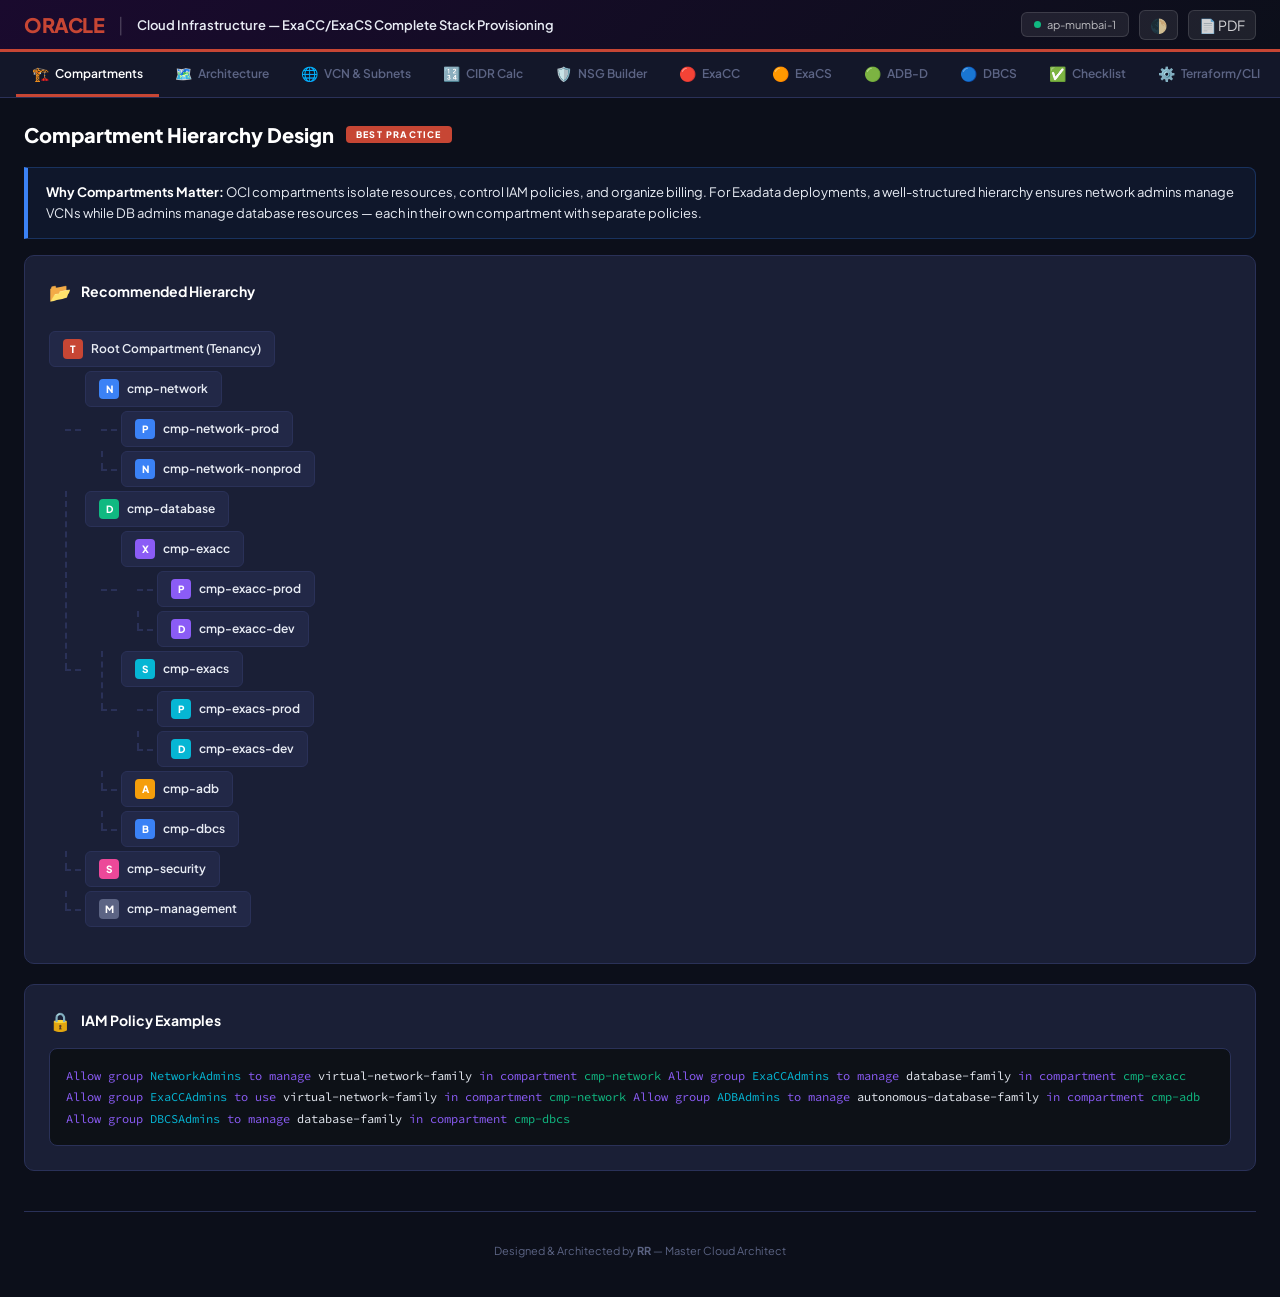
==== commit 4cc4c750: "Update index.html" ====
--- a/index.html
+++ b/index.html
@@ -1,10 +1,9 @@
-
 <!DOCTYPE html>
 <html lang="en" data-theme="dark">
 <head>
 <meta charset="UTF-8">
 <meta name="viewport" content="width=device-width, initial-scale=1.0">
-<title>OCI Provisioning Lab Architecture v2 — Designed by Krishna</title>
+<title>OCI Provisioning Lab Architecture v2 — Designed by RR</title>
 <link href="https://fonts.googleapis.com/css2?family=Source+Code+Pro:wght@400;500;600;700&family=Plus+Jakarta+Sans:wght@400;500;600;700;800&family=DM+Sans:wght@400;500;600;700&display=swap" rel="stylesheet">
 <style>
 /* ═══════════════════════════════════════════════════════════
@@ -1034,7 +1033,7 @@
   </div>
 </div>
 
-<div class="footer">Designed & Architected by <strong>Krishna</strong> — Master Cloud Architect</div>
+<div class="footer">Designed & Architected by <strong>RR</strong> — Master Cloud Architect</div>
 </div>
 
 <script>
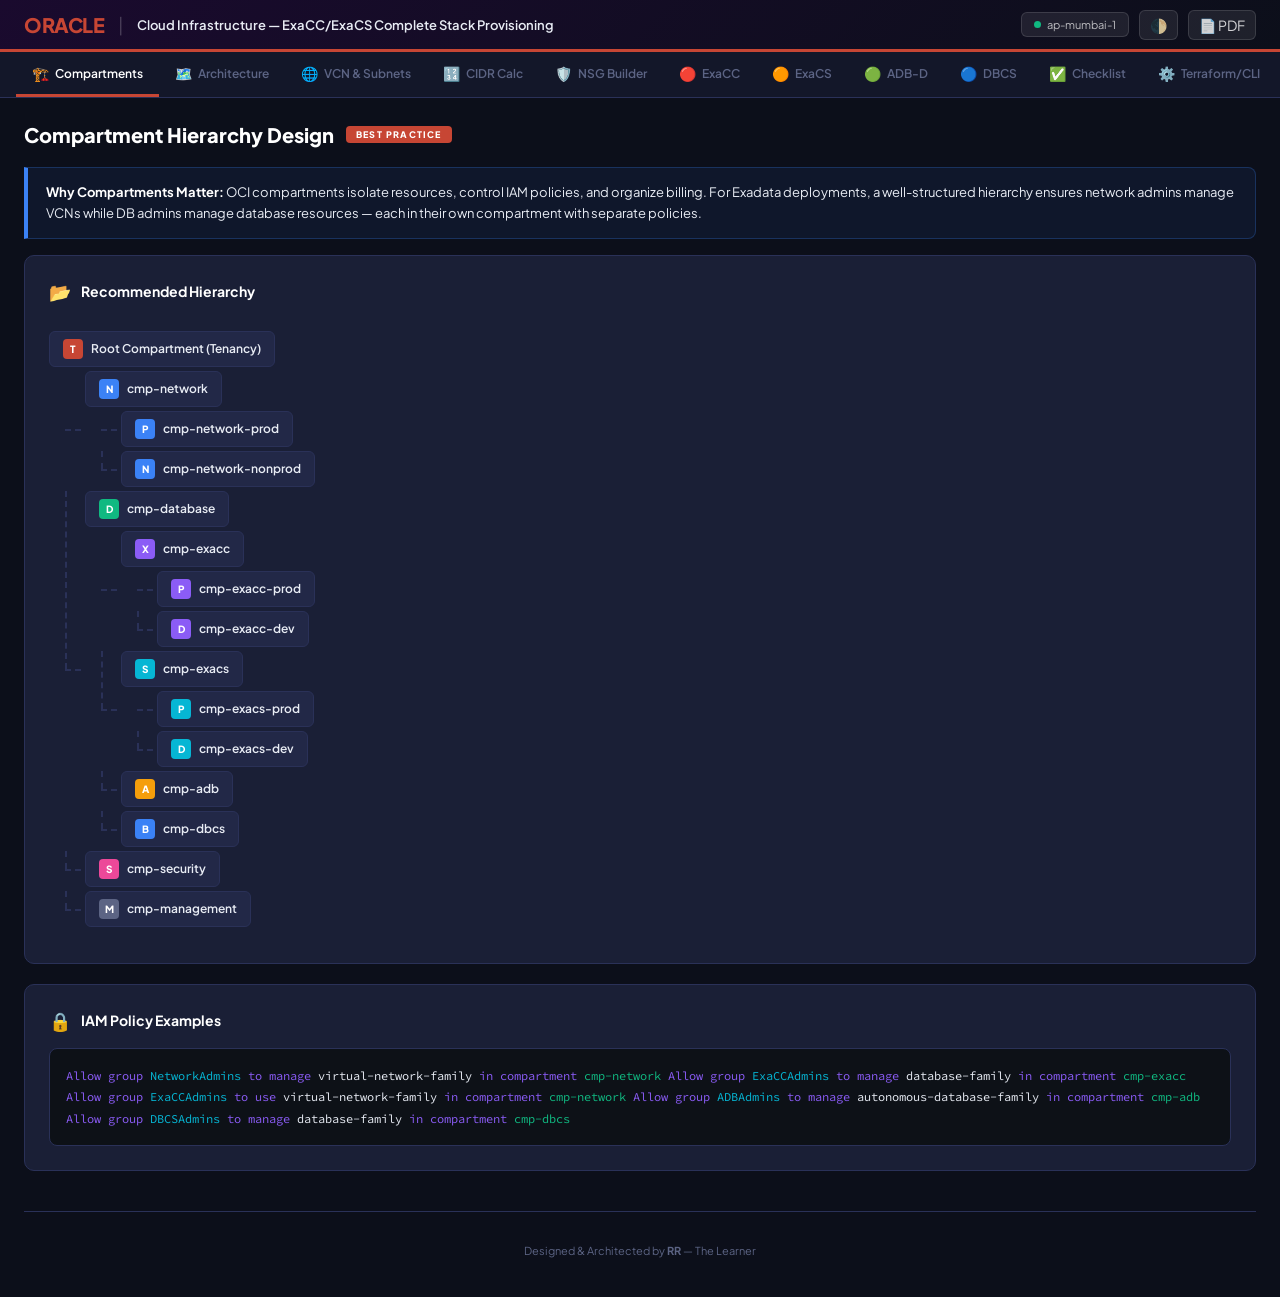
==== commit e34d8ddf: "Update index.html" ====
--- a/index.html
+++ b/index.html
@@ -1033,7 +1033,7 @@
   </div>
 </div>
 
-<div class="footer">Designed & Architected by <strong>RR</strong> — Master Cloud Architect</div>
+<div class="footer">Designed & Architected by <strong>RR</strong> — The Learner</div>
 </div>
 
 <script>
